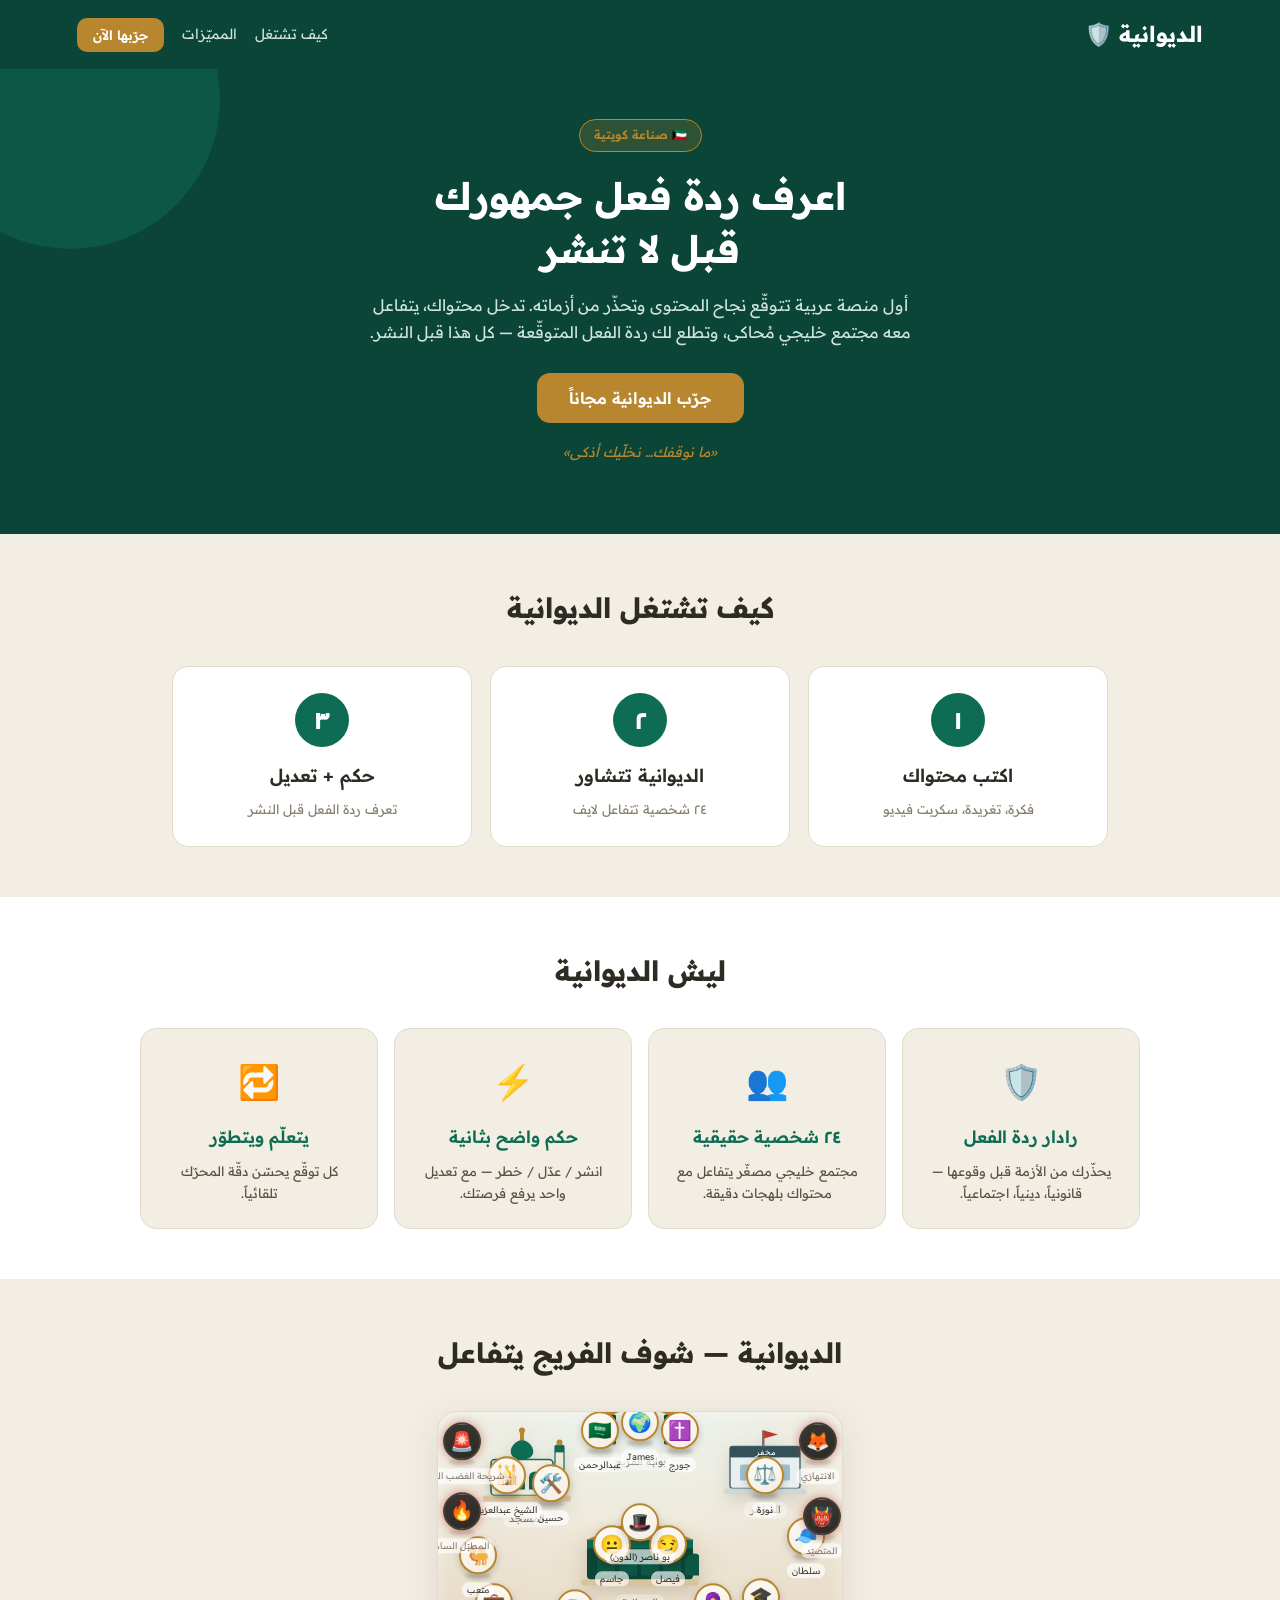
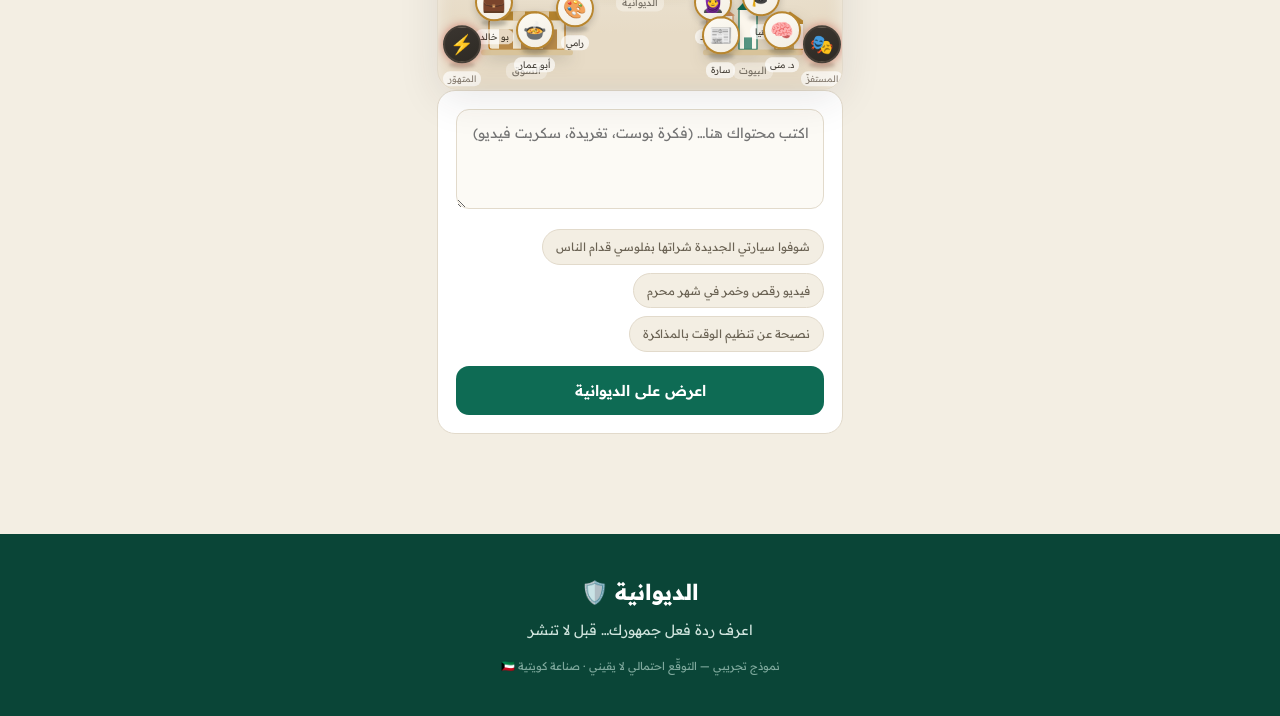
==== diwaniya/index.html @ 673340bd "Add living freej (M1): animated SVG neighborhood with reaction choreography New immersive scene wher" ====
<!DOCTYPE html>
<html lang="ar" dir="rtl">
<head>
<meta charset="UTF-8">
<meta name="viewport" content="width=device-width, initial-scale=1.0">
<title>الديوانية — اعرف ردة فعل جمهورك قبل لا تنشر</title>
<link href="https://fonts.googleapis.com/css2?family=Readex+Pro:wght@300;400;500;600;700&display=swap" rel="stylesheet">
<link href="freej.css" rel="stylesheet">
<style>
  :root{
    --teal:#0E6B54; --dteal:#0A4537; --gold:#B8862F; --sand:#F3EEE3;
    --char:#2E2A24; --white:#FFFFFF; --safe:#1D9E75; --warn:#BA7517;
    --danger:#C0392B; --mute:#897F6E; --line:#E2DACB; --card:#FFFFFF;
  }
  *{margin:0;padding:0;box-sizing:border-box;}
  body{font-family:'Readex Pro',sans-serif;background:var(--sand);color:var(--char);line-height:1.7;}
  #dw-root{min-height:100vh;}

  /* الهيدر */
  .dw-header{display:flex;justify-content:space-between;align-items:center;
    padding:16px 6%;background:var(--dteal);position:sticky;top:0;z-index:50;}
  .dw-logo{font-size:22px;font-weight:700;color:var(--white);}
  .dw-shield{color:var(--gold);}
  .dw-nav{display:flex;align-items:center;gap:18px;}
  .dw-navlink{color:#CFE3DC;text-decoration:none;font-size:14px;transition:.15s;}
  .dw-navlink:hover{color:var(--white);}
  .dw-cta-sm{background:var(--gold);color:var(--white);border:none;border-radius:10px;
    padding:9px 16px;font-family:inherit;font-size:13px;font-weight:600;cursor:pointer;}
  .dw-cta-sm:hover{background:#a5751f;}

  /* الهيرو */
  .dw-hero{background:var(--dteal);color:var(--white);text-align:center;
    padding:50px 6% 70px;position:relative;overflow:hidden;}
  .dw-hero::before{content:"";position:absolute;width:300px;height:300px;border-radius:50%;
    background:var(--teal);top:-120px;left:-80px;opacity:.5;}
  .dw-hero-badge{display:inline-block;background:rgba(184,134,47,.2);color:var(--gold);
    border:1px solid var(--gold);border-radius:20px;padding:5px 14px;font-size:12px;
    font-weight:600;margin-bottom:18px;position:relative;}
  .dw-hero-title{font-size:38px;font-weight:700;line-height:1.4;margin-bottom:16px;position:relative;}
  .dw-hero-sub{font-size:16px;color:#CFE3DC;max-width:560px;margin:0 auto 26px;position:relative;}
  .dw-cta-lg{background:var(--gold);color:var(--white);border:none;border-radius:13px;
    padding:15px 32px;font-family:inherit;font-size:16px;font-weight:600;cursor:pointer;
    position:relative;transition:.15s;}
  .dw-cta-lg:hover{background:#a5751f;transform:translateY(-1px);}
  .dw-hero-note{margin-top:18px;font-size:14px;font-style:italic;color:var(--gold);position:relative;}

  /* الأقسام */
  .dw-section{padding:50px 6%;max-width:1100px;margin:0 auto;}
  .dw-section-alt{background:var(--white);max-width:none;}
  .dw-sec-title{font-size:28px;font-weight:700;text-align:center;color:var(--char);margin-bottom:34px;}

  /* الخطوات */
  .dw-steps{display:flex;gap:18px;flex-wrap:wrap;justify-content:center;}
  .dw-step{flex:1;min-width:200px;max-width:300px;background:var(--card);border:1px solid var(--line);
    border-radius:16px;padding:26px 20px;text-align:center;}
  .dw-step-num{width:54px;height:54px;border-radius:50%;background:var(--teal);color:var(--white);
    font-size:24px;font-weight:700;display:flex;align-items:center;justify-content:center;margin:0 auto 14px;}
  .dw-step-title{font-size:18px;font-weight:600;margin-bottom:6px;}
  .dw-step-desc{font-size:13px;color:var(--mute);}

  /* المميّزات */
  .dw-features{display:grid;grid-template-columns:repeat(auto-fit,minmax(220px,1fr));gap:16px;max-width:1000px;margin:0 auto;}
  .dw-feature{background:var(--sand);border:1px solid var(--line);border-radius:16px;padding:24px;text-align:center;}
  .dw-feature-icon{font-size:34px;margin-bottom:12px;}
  .dw-feature-title{font-size:17px;font-weight:600;color:var(--teal);margin-bottom:8px;}
  .dw-feature-desc{font-size:13px;color:#5A5142;}

  /* التطبيق */
  .dw-app{padding:50px 6%;max-width:560px;margin:0 auto;}
  .dw-app-card{background:var(--card);border:1px solid var(--line);border-radius:18px;padding:18px;}
  .dw-input{width:100%;border:1.5px solid var(--line);border-radius:13px;padding:14px;
    font-family:inherit;font-size:14px;resize:vertical;min-height:100px;color:var(--char);background:#FCFAF5;}
  .dw-input:focus{outline:none;border-color:var(--teal);}
  .dw-chips{display:flex;gap:8px;margin-top:12px;flex-wrap:wrap;}
  .dw-chip{background:var(--sand);border:1px solid var(--line);border-radius:20px;padding:7px 13px;
    font-size:11.5px;cursor:pointer;transition:.15s;color:#6B6354;}
  .dw-chip:hover{background:var(--teal);color:var(--white);border-color:var(--teal);}
  .dw-run{width:100%;background:var(--teal);color:var(--white);border:none;border-radius:13px;
    padding:15px;font-family:inherit;font-size:15px;font-weight:600;cursor:pointer;margin-top:14px;transition:.15s;}
  .dw-run:hover{background:#0a5743;}

  /* التشاور */
  .dw-result{margin-top:20px;}
  .dw-thinking{text-align:center;padding:34px 0;}
  .dw-think-text{font-size:16px;color:var(--teal);font-weight:600;}
  .dw-dots{display:inline-flex;gap:7px;margin-top:14px;}
  .dw-dot{width:10px;height:10px;border-radius:50%;background:var(--teal);animation:dwb 1.2s infinite;}
  .dw-dot:nth-child(2){animation-delay:.2s;}
  .dw-dot:nth-child(3){animation-delay:.4s;}
  @keyframes dwb{0%,80%,100%{opacity:.25;transform:scale(.85);}40%{opacity:1;transform:scale(1.1);}}

  /* النتيجة */
  .dw-verdict{text-align:center;padding:18px;border-radius:14px;margin-bottom:14px;color:var(--white);}
  .dw-verdict-v{font-size:26px;font-weight:700;}
  .dw-verdict-r{font-size:13px;opacity:.95;margin-top:4px;}
  .dw-dials{display:flex;gap:10px;margin-bottom:14px;}
  .dw-dial{flex:1;background:var(--card);border:1px solid var(--line);border-radius:13px;padding:14px;text-align:center;}
  .dw-dial-lbl{font-size:11px;color:var(--mute);}
  .dw-dial-num{font-size:24px;font-weight:700;margin-top:3px;}
  .dw-split{display:flex;height:32px;border-radius:9px;overflow:hidden;margin-bottom:6px;border:1px solid var(--line);}
  .dw-split div{display:flex;align-items:center;justify-content:center;font-size:11px;color:var(--white);font-weight:600;}
  .dw-split-lbl{font-size:11px;color:var(--mute);text-align:center;margin-bottom:14px;}
  .dw-radar{display:flex;gap:6px;flex-wrap:wrap;justify-content:center;margin-bottom:16px;}
  .dw-radar-chip{border-radius:16px;padding:5px 12px;font-size:11px;font-weight:600;}
  .dw-radar-on{background:#FBEDEB;color:var(--danger);border:1px solid #E8C5C0;}
  .dw-radar-off{background:#EAF5F0;color:var(--safe);border:1px solid #C5E5D8;}
  .dw-voices-title{font-size:14px;font-weight:600;color:var(--teal);margin-bottom:11px;}
  .dw-voices{display:flex;flex-direction:column;gap:8px;}
  .dw-voice{background:var(--card);border:1px solid var(--line);border-radius:13px;padding:12px 14px;}
  .dw-voice-top{display:flex;align-items:center;gap:8px;margin-bottom:5px;}
  .dw-voice-em{font-size:18px;}
  .dw-voice-nm{font-size:13px;font-weight:600;}
  .dw-voice-dm{font-size:10px;color:var(--white);background:var(--teal);border-radius:10px;padding:2px 8px;margin-right:auto;}
  .dw-voice-dm.dark{background:var(--danger);}
  .dw-voice-tx{font-size:12.5px;color:#4A4438;}
  .dw-edit{background:#FBF6EA;border:1px solid var(--gold);border-radius:13px;padding:14px;margin-top:12px;}
  .dw-edit-h{font-size:12px;font-weight:600;color:var(--gold);margin-bottom:5px;}
  .dw-edit-t{font-size:12.5px;color:#5A5142;}
  .dw-conf{text-align:center;font-size:11px;color:var(--mute);margin-top:14px;}

  /* الفوتر */
  .dw-footer{background:var(--dteal);color:var(--white);text-align:center;padding:40px 6%;margin-top:30px;}
  .dw-footer-logo{font-size:22px;font-weight:700;margin-bottom:8px;}
  .dw-footer-tag{font-size:14px;color:#CFE3DC;margin-bottom:14px;}
  .dw-footer-note{font-size:11px;color:#7FA99D;}

  /* موبايل */
  @media(max-width:600px){
    .dw-hero-title{font-size:30px;}
    .dw-sec-title{font-size:24px;}
    .dw-nav{gap:10px;}
    .dw-navlink{display:none;}
  }
</style>
</head>
<body>
  <div id="dw-root"></div>

  <!-- المحرّك أولاً (يعرّض نفسه على window.DiwaniyaEngine)، ثم التطبيق -->
  <script src="engine.js"></script>
  <script src="freej.js"></script>
  <script src="app.js"></script>
</body>
</html>
---- diwaniya/freej.css ----
/* ============================================================
   الفريج الحيّ — أنماط المشهد الغامر (freej.css)
   مشهد SVG مسطّح فاخر: مبانٍ + ٢٤ شخصية تتحرّك وتتحاور.
   كله DOM/CSS — بلا مكتبات، بلا build.
   ============================================================ */

:root{
  --fj-gold:#B8862F; --fj-sand:#F3EEE3; --fj-teal:#0E6B54; --fj-dteal:#0A4537;
  --fj-danger:#C0392B; --fj-safe:#1D9E75; --fj-warn:#BA7517;
  --fj-char:#2E2A24; --fj-line:#E2DACB;
}

/* ===== المسرح ===== */
.fj-scene{
  position:relative; width:100%; aspect-ratio:16/11; max-height:78vh;
  border-radius:20px; overflow:hidden; isolation:isolate;
  background:
    radial-gradient(120% 80% at 50% 0%, #EAF3EF 0%, #EFEADD 48%, #E7DBC6 100%);
  border:1px solid var(--fj-line);
  box-shadow:0 10px 40px rgba(46,42,36,.10), inset 0 2px 18px rgba(255,255,255,.5);
  font-family:inherit; user-select:none;
}
/* أرضية الفريج (ساحة رملية) */
.fj-scene::before{
  content:""; position:absolute; left:50%; top:54%; transform:translate(-50%,-50%);
  width:62%; height:46%; border-radius:50%;
  background:radial-gradient(closest-side, rgba(184,134,47,.14), transparent 75%);
  z-index:0;
}

/* ===== المباني ===== */
.fj-building{
  position:absolute; transform:translate(-50%,-50%); text-align:center;
  z-index:2; transition:filter .45s ease, transform .45s ease;
}
.fj-building svg{ display:block; margin:0 auto; filter:drop-shadow(0 6px 8px rgba(46,42,36,.14)); }
.fj-blabel{
  font-size:10px; color:var(--fj-char); margin-top:3px; opacity:.6;
  background:rgba(255,255,255,.55); border-radius:7px; padding:0 6px; display:inline-block;
  transition:opacity .3s, font-weight .3s;
}
.fj-building.lit{ transform:translate(-50%,-50%) scale(1.06); }
.fj-building.lit svg{ filter:drop-shadow(0 0 14px rgba(184,134,47,.85)) drop-shadow(0 6px 8px rgba(46,42,36,.14)); }
.fj-building.lit .fj-blabel{ opacity:1; font-weight:700; color:var(--fj-dteal); }

/* ===== الشخصيات ===== */
.fj-ava{
  position:absolute; transform:translate(-50%,-50%); width:48px; z-index:6;
  transition:left .95s cubic-bezier(.45,0,.2,1), top .95s cubic-bezier(.45,0,.2,1), opacity .5s, filter .5s;
}
.fj-ava-inner{
  display:flex; flex-direction:column; align-items:center;
  animation:fjbob 3.2s ease-in-out infinite;
}
@keyframes fjbob{ 0%,100%{transform:translateY(0)} 50%{transform:translateY(-3px)} }
.fj-tok{
  width:38px; height:38px; border-radius:50%;
  background:linear-gradient(160deg,#FCFAF4,var(--fj-sand));
  border:2px solid var(--fj-gold); display:flex; align-items:center; justify-content:center;
  font-size:19px; box-shadow:0 3px 7px rgba(46,42,36,.22);
  position:relative; z-index:2; transition:transform .3s ease, box-shadow .3s ease;
}
.fj-shadow{
  width:26px; height:7px; border-radius:50%;
  background:rgba(46,42,36,.18); margin-top:-2px; filter:blur(1.5px);
}
.fj-name{
  font-size:9px; color:var(--fj-char); margin-top:3px;
  background:rgba(255,255,255,.78); padding:0 5px; border-radius:7px;
  white-space:nowrap; opacity:.85;
}
/* الطيف السلبي على الأطراف */
.fj-ava.dark .fj-tok{
  border-color:#473f37; background:linear-gradient(160deg,#3a3530,#2E2A24);
  box-shadow:0 0 10px rgba(192,57,43,.55);
}
.fj-ava.dark .fj-name{ color:#7a7066; }
/* أثناء الكلام */
.fj-ava.speaking{ z-index:30; }
.fj-ava.speaking .fj-tok{ transform:scale(1.2); box-shadow:0 6px 16px rgba(46,42,36,.32); }
.fj-ava.dimmed{ opacity:.38; filter:grayscale(.35); }

/* ===== فقاعات الكلام ===== */
.fj-bubble{
  position:absolute; bottom:46px; left:50%;
  transform:translateX(-50%) scale(0); transform-origin:bottom center;
  width:158px; max-width:44vw; background:#fff; border:1.5px solid var(--fj-line);
  border-radius:13px; padding:7px 10px; font-size:11px; line-height:1.55; color:var(--fj-char);
  box-shadow:0 8px 20px rgba(46,42,36,.18); z-index:28; pointer-events:none; text-align:right;
  opacity:0; transition:transform .4s cubic-bezier(.34,1.56,.64,1), opacity .3s;
}
.fj-bubble.show{ transform:translateX(-50%) scale(1); opacity:1; }
.fj-bubble::after{
  content:""; position:absolute; bottom:-7px; left:50%; transform:translateX(-50%);
  border:7px solid transparent; border-top-color:#fff;
}
.fj-bubble .fj-bname{ font-weight:700; font-size:9.5px; display:block; margin-bottom:2px; color:var(--fj-teal); }
.fj-bubble.crit{ border-color:#E8C5C0; }
.fj-bubble.crit .fj-bname{ color:var(--fj-danger); }
.fj-bubble.sup{ border-color:#C5E5D8; }
.fj-bubble.sup .fj-bname{ color:var(--fj-safe); }

/* ===== توست التشاور ===== */
.fj-toast{
  position:absolute; top:10px; left:50%; transform:translateX(-50%) translateY(-6px);
  background:rgba(14,107,84,.92); color:#fff; font-size:11.5px; font-weight:600;
  padding:5px 14px; border-radius:20px; z-index:34; opacity:0;
  transition:opacity .35s, transform .35s; pointer-events:none; display:flex; align-items:center; gap:7px;
}
.fj-toast.show{ opacity:1; transform:translateX(-50%) translateY(0); }
.fj-toast .fj-dot{ width:6px; height:6px; border-radius:50%; background:#fff; animation:fjpulse 1.1s infinite; }
.fj-toast .fj-dot:nth-child(2){ animation-delay:.18s; }
.fj-toast .fj-dot:nth-child(3){ animation-delay:.36s; }
@keyframes fjpulse{ 0%,80%,100%{opacity:.3;transform:scale(.8)} 40%{opacity:1;transform:scale(1.1)} }

/* ===== هالة الحكم (vignette) ===== */
.fj-vignette{ position:absolute; inset:0; z-index:18; pointer-events:none;
  box-shadow:inset 0 0 0 rgba(0,0,0,0); transition:box-shadow .7s ease; }

/* ===== شريط الحكم (HUD) ===== */
.fj-hud{
  position:absolute; left:50%; bottom:12px; transform:translateX(-50%) translateY(150%);
  width:92%; max-width:540px; background:rgba(255,255,255,.93);
  -webkit-backdrop-filter:blur(7px); backdrop-filter:blur(7px);
  border:1px solid var(--fj-line); border-radius:15px; padding:11px 15px;
  display:flex; align-items:center; gap:13px; z-index:32;
  box-shadow:0 10px 30px rgba(46,42,36,.22); transition:transform .55s cubic-bezier(.34,1.4,.64,1);
}
.fj-hud.show{ transform:translateX(-50%) translateY(0); }
.fj-hud-v{ font-size:16px; font-weight:800; padding:7px 13px; border-radius:11px; color:#fff; white-space:nowrap; }
.fj-hud-meta{ font-size:11.5px; color:var(--fj-char); flex:1; line-height:1.6; }
.fj-hud-meta b{ color:var(--fj-dteal); }
.fj-hud-split{ display:flex; height:8px; border-radius:5px; overflow:hidden; margin-top:5px; border:1px solid var(--fj-line); }
.fj-hud-split i{ display:block; height:100%; }

/* ===== موبايل ===== */
@media(max-width:600px){
  .fj-scene{ aspect-ratio:9/12; max-height:none; }
  .fj-ava{ width:40px; }
  .fj-tok{ width:32px; height:32px; font-size:16px; }
  .fj-name{ font-size:8px; }
  .fj-bubble{ width:130px; font-size:10px; }
  .fj-building svg{ transform:scale(.82); }
}
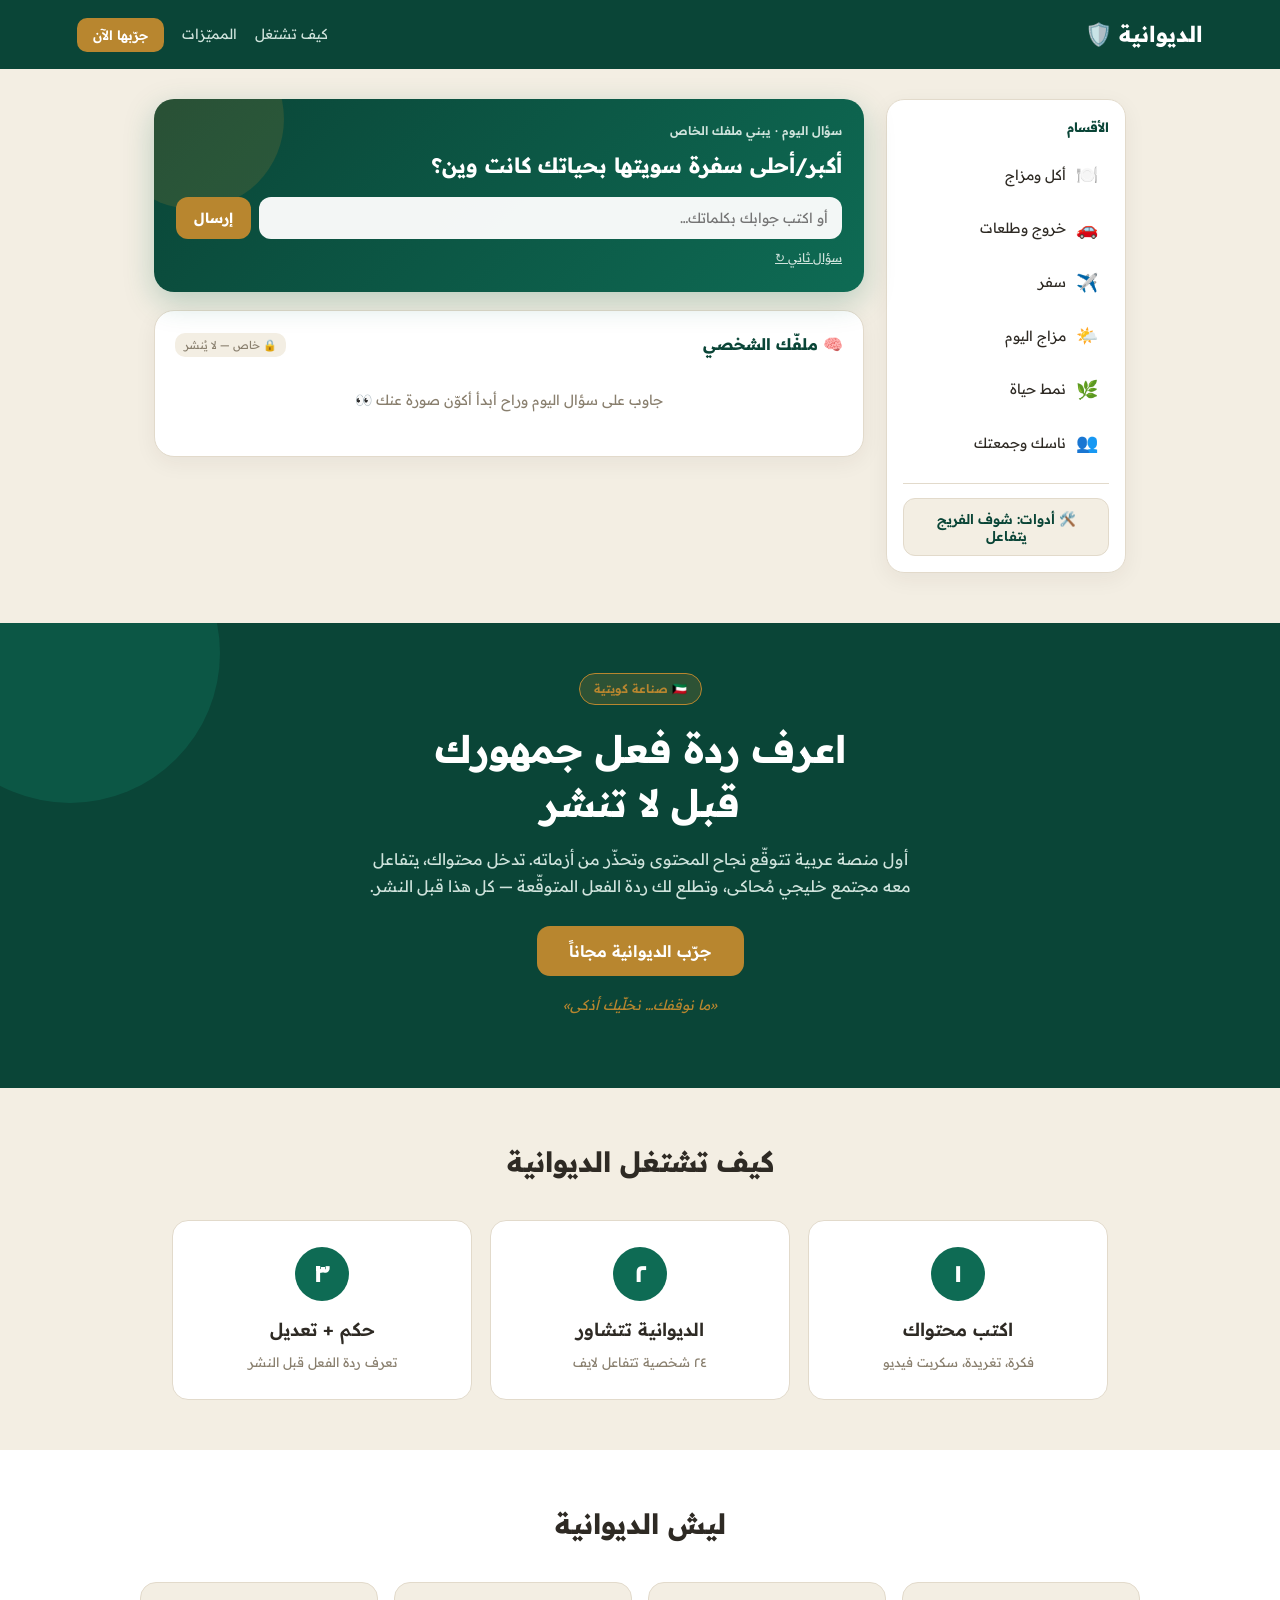
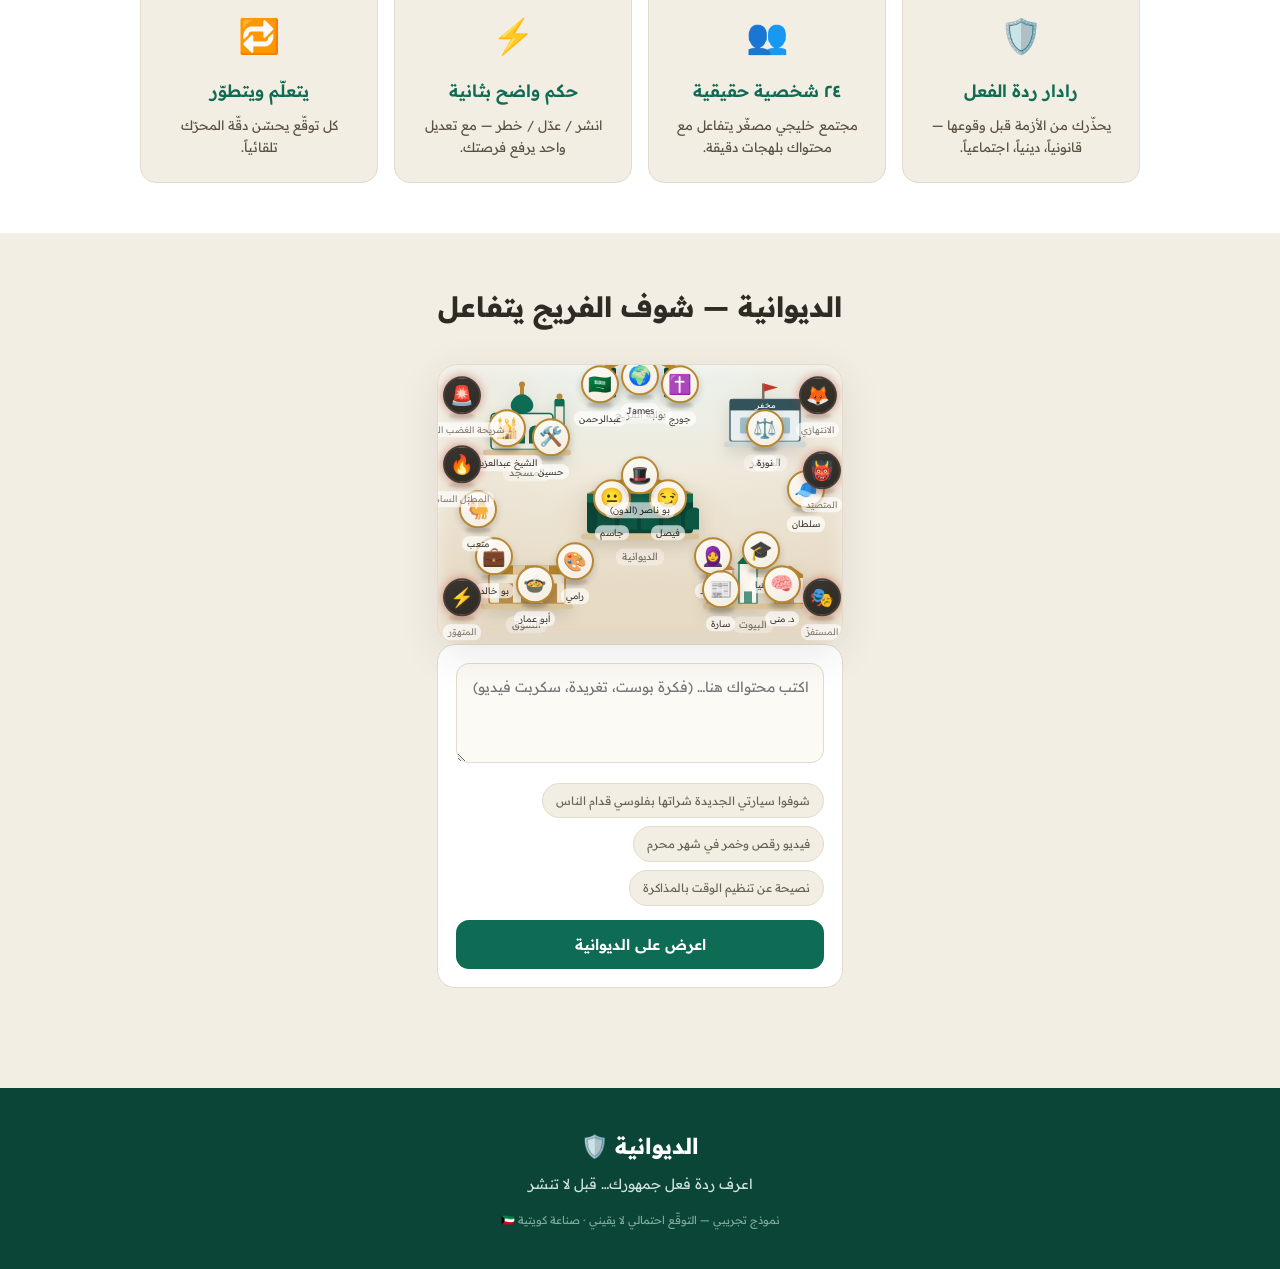
==== commit eadc77dd: "Add Personal Advisor (A1): daily light questions build a private profile New product core: the advis" ====
--- a/diwaniya/index.html
+++ b/diwaniya/index.html
@@ -6,6 +6,7 @@
 <title>الديوانية — اعرف ردة فعل جمهورك قبل لا تنشر</title>
 <link href="https://fonts.googleapis.com/css2?family=Readex+Pro:wght@300;400;500;600;700&display=swap" rel="stylesheet">
 <link href="freej.css" rel="stylesheet">
+<link href="advisor.css" rel="stylesheet">
 <style>
   :root{
     --teal:#0E6B54; --dteal:#0A4537; --gold:#B8862F; --sand:#F3EEE3;
@@ -138,6 +139,8 @@
 
   <!-- المحرّك أولاً (يعرّض نفسه على window.DiwaniyaEngine)، ثم التطبيق -->
   <script src="engine.js"></script>
+  <script src="questions.js"></script>
+  <script src="profile.js"></script>
   <script src="freej.js"></script>
   <script src="app.js"></script>
 </body>
--- a/diwaniya/advisor.css
+++ b/diwaniya/advisor.css
@@ -0,0 +1,110 @@
+/* ============================================================
+   المستشار الشخصي — أنماط الواجهة (advisor.css)
+   تخطيط: أقسام على اليمين (RTL) + منطقة وسطى (سؤال اليوم +
+   بطاقة الملف الخاص + مدخل الأدوات). كله بلوحة البراند.
+   ============================================================ */
+
+:root{
+  --av-gold:#B8862F; --av-sand:#F3EEE3; --av-teal:#0E6B54; --av-dteal:#0A4537;
+  --av-char:#2E2A24; --av-line:#E2DACB; --av-mute:#897F6E; --av-safe:#1D9E75;
+}
+
+/* ===== الغلاف ===== */
+.av-wrap{
+  max-width:1100px; margin:0 auto; padding:30px 5% 50px;
+  display:grid; grid-template-columns:240px 1fr; gap:22px; align-items:start;
+}
+
+/* ===== الأقسام (يمين) ===== */
+.av-side{
+  position:sticky; top:78px; background:#fff; border:1px solid var(--av-line);
+  border-radius:18px; padding:16px; box-shadow:0 6px 22px rgba(46,42,36,.06);
+}
+.av-side-h{ font-size:13px; font-weight:700; color:var(--av-dteal); margin-bottom:12px; }
+.av-cat{
+  display:flex; align-items:center; gap:10px; padding:10px 11px; border-radius:12px;
+  cursor:pointer; transition:.15s; font-size:14px; color:var(--av-char); margin-bottom:3px;
+}
+.av-cat:hover{ background:var(--av-sand); }
+.av-cat.active{ background:var(--av-teal); color:#fff; }
+.av-cat-em{ font-size:18px; }
+.av-side-tools{ margin-top:14px; padding-top:14px; border-top:1px solid var(--av-line); }
+.av-tool-btn{
+  width:100%; display:flex; align-items:center; gap:9px; background:var(--av-sand);
+  border:1px solid var(--av-line); border-radius:12px; padding:11px; cursor:pointer;
+  font-family:inherit; font-size:13.5px; font-weight:600; color:var(--av-dteal); transition:.15s;
+}
+.av-tool-btn:hover{ background:#fff; border-color:var(--av-gold); }
+
+/* ===== المنطقة الوسطى ===== */
+.av-main{ display:flex; flex-direction:column; gap:18px; min-width:0; }
+
+/* بطاقة سؤال اليوم */
+.av-ask{
+  background:linear-gradient(135deg, var(--av-dteal), var(--av-teal));
+  color:#fff; border-radius:20px; padding:22px; box-shadow:0 10px 30px rgba(14,107,84,.25);
+  position:relative; overflow:hidden;
+}
+.av-ask::before{ content:""; position:absolute; width:180px; height:180px; border-radius:50%;
+  background:rgba(184,134,47,.18); top:-70px; left:-50px; }
+.av-ask-kicker{ font-size:12px; color:#CFE3DC; font-weight:600; position:relative; }
+.av-ask-q{ font-size:21px; font-weight:700; margin:8px 0 16px; position:relative; line-height:1.5; }
+.av-chips{ display:flex; flex-wrap:wrap; gap:8px; position:relative; }
+.av-chip{
+  background:rgba(255,255,255,.14); border:1px solid rgba(255,255,255,.32); color:#fff;
+  border-radius:20px; padding:8px 14px; font-size:13px; cursor:pointer; transition:.15s; font-family:inherit;
+}
+.av-chip:hover{ background:#fff; color:var(--av-dteal); }
+.av-ask-free{ display:flex; gap:8px; margin-top:12px; position:relative; }
+.av-ask-input{
+  flex:1; border:none; border-radius:12px; padding:12px 14px; font-family:inherit; font-size:14px;
+  color:var(--av-char); background:rgba(255,255,255,.95);
+}
+.av-ask-input:focus{ outline:2px solid var(--av-gold); }
+.av-ask-send{
+  background:var(--av-gold); color:#fff; border:none; border-radius:12px; padding:0 18px;
+  font-family:inherit; font-weight:700; font-size:14px; cursor:pointer; transition:.15s;
+}
+.av-ask-send:hover{ background:#a5751f; }
+.av-ask-skip{ background:none; border:none; color:#CFE3DC; font-family:inherit; font-size:12px;
+  cursor:pointer; margin-top:11px; position:relative; text-decoration:underline; }
+
+/* بطاقة الملف الشخصي */
+.av-profile{
+  background:#fff; border:1px solid var(--av-line); border-radius:20px; padding:20px;
+  box-shadow:0 6px 22px rgba(46,42,36,.06);
+}
+.av-pf-top{ display:flex; align-items:center; justify-content:space-between; margin-bottom:6px; }
+.av-pf-h{ font-size:16px; font-weight:700; color:var(--av-dteal); display:flex; align-items:center; gap:8px; }
+.av-pf-lock{ font-size:11px; color:var(--av-mute); background:var(--av-sand); border-radius:10px; padding:3px 9px; }
+.av-pf-streak{ font-size:12px; color:var(--av-gold); font-weight:700; }
+.av-pf-sum{ font-size:14px; color:#4A4438; line-height:1.7; margin:12px 0; }
+.av-pf-empty{ font-size:14px; color:var(--av-mute); text-align:center; padding:24px 10px; }
+.av-trait{ margin-bottom:11px; }
+.av-trait-top{ display:flex; justify-content:space-between; font-size:13px; margin-bottom:5px; color:var(--av-char); }
+.av-trait-bar{ height:8px; background:var(--av-sand); border-radius:5px; overflow:hidden; }
+.av-trait-fill{ height:100%; background:linear-gradient(90deg, var(--av-teal), var(--av-gold)); border-radius:5px;
+  transition:width .8s cubic-bezier(.45,0,.2,1); }
+.av-tips{ margin-top:14px; padding-top:14px; border-top:1px solid var(--av-line); }
+.av-tips-h{ font-size:13px; font-weight:700; color:var(--av-teal); margin-bottom:9px; }
+.av-tip{ display:flex; gap:9px; font-size:13.5px; color:#4A4438; margin-bottom:8px; line-height:1.6; }
+.av-tip-em{ color:var(--av-gold); flex-shrink:0; }
+.av-pf-reset{ background:none; border:none; color:var(--av-mute); font-family:inherit; font-size:11px;
+  cursor:pointer; margin-top:10px; text-decoration:underline; }
+
+/* حالة التحميل */
+.av-loading{ font-size:13px; color:var(--av-teal); text-align:center; padding:14px; }
+
+/* لوحة الأدوات (مودال خفيف للفريج) */
+.av-tools-panel{ display:none; }
+.av-tools-panel.open{ display:block; }
+
+/* موبايل */
+@media(max-width:760px){
+  .av-wrap{ grid-template-columns:1fr; }
+  .av-side{ position:static; }
+  .av-side .av-cats{ display:flex; gap:8px; overflow-x:auto; padding-bottom:4px; }
+  .av-side-h{ margin-bottom:8px; }
+  .av-cat{ flex-shrink:0; margin-bottom:0; }
+  .av-ask-q{ font-size:18px; }
+}
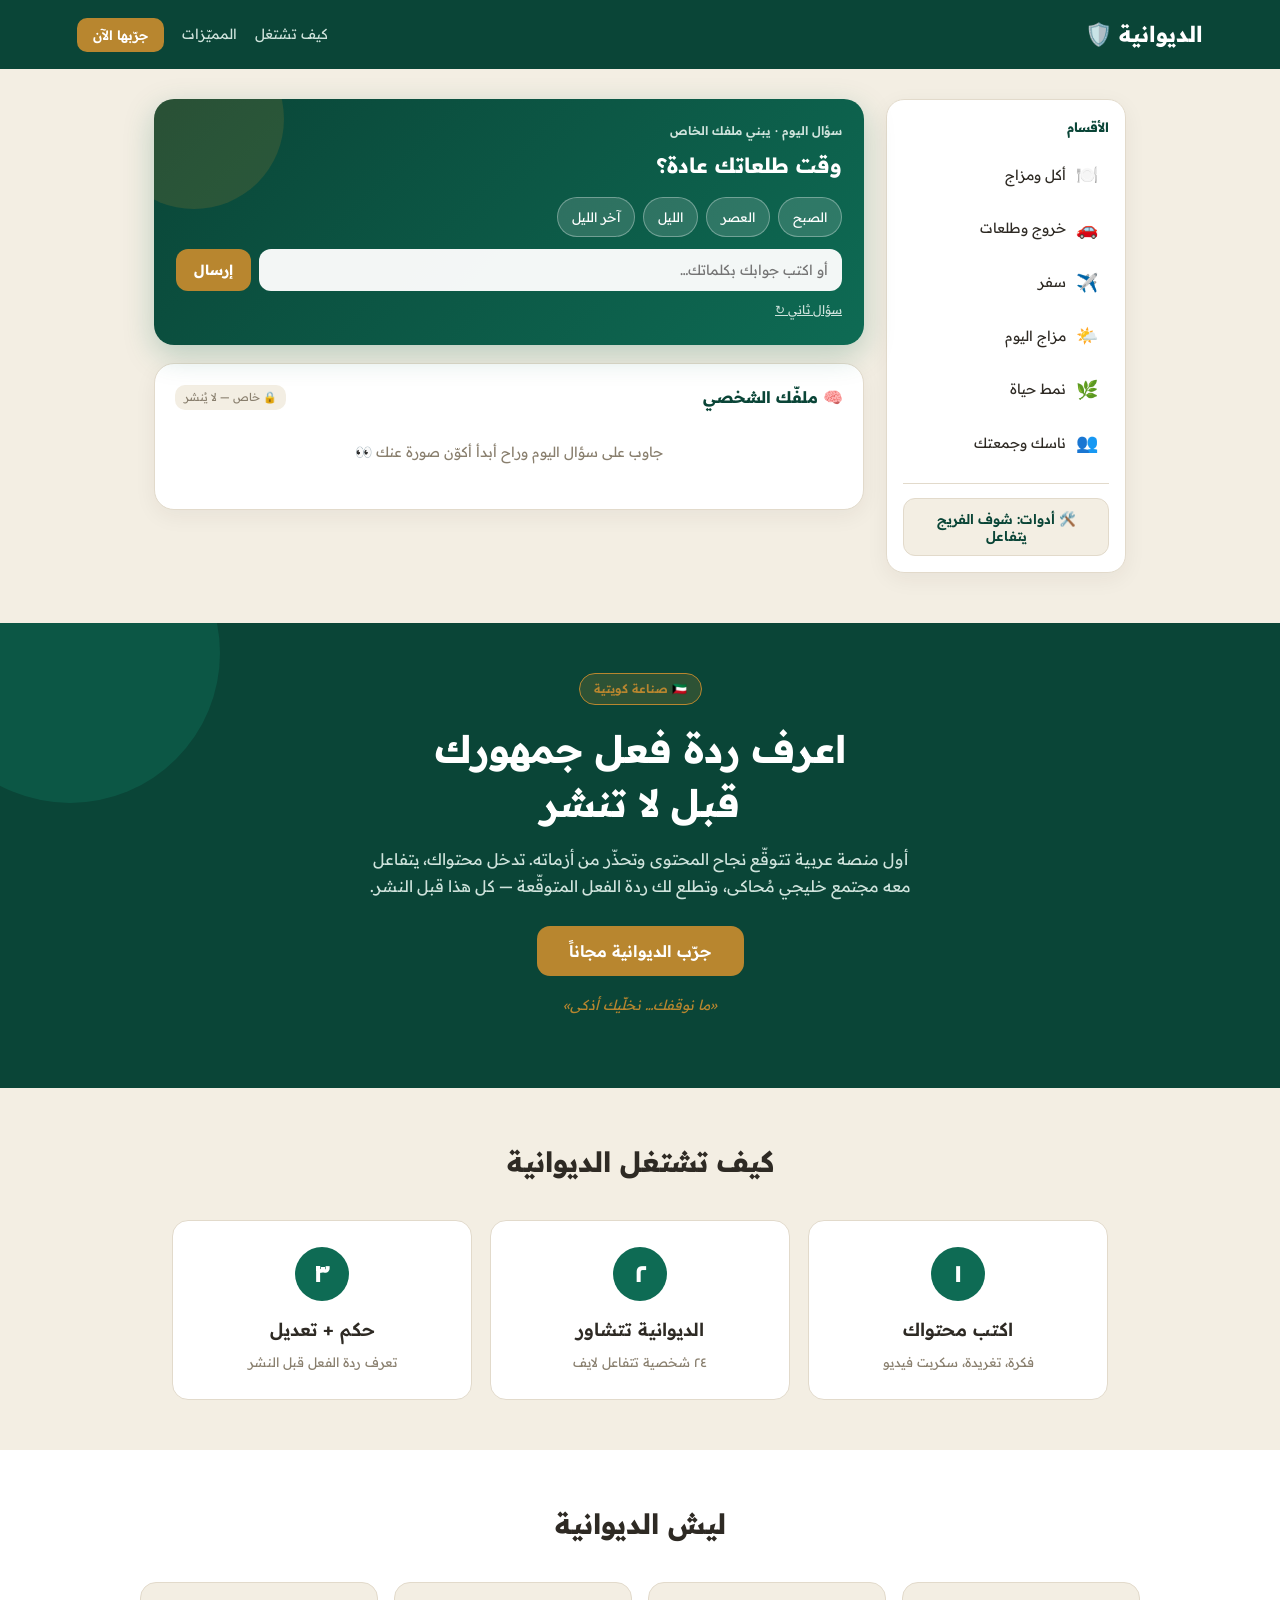
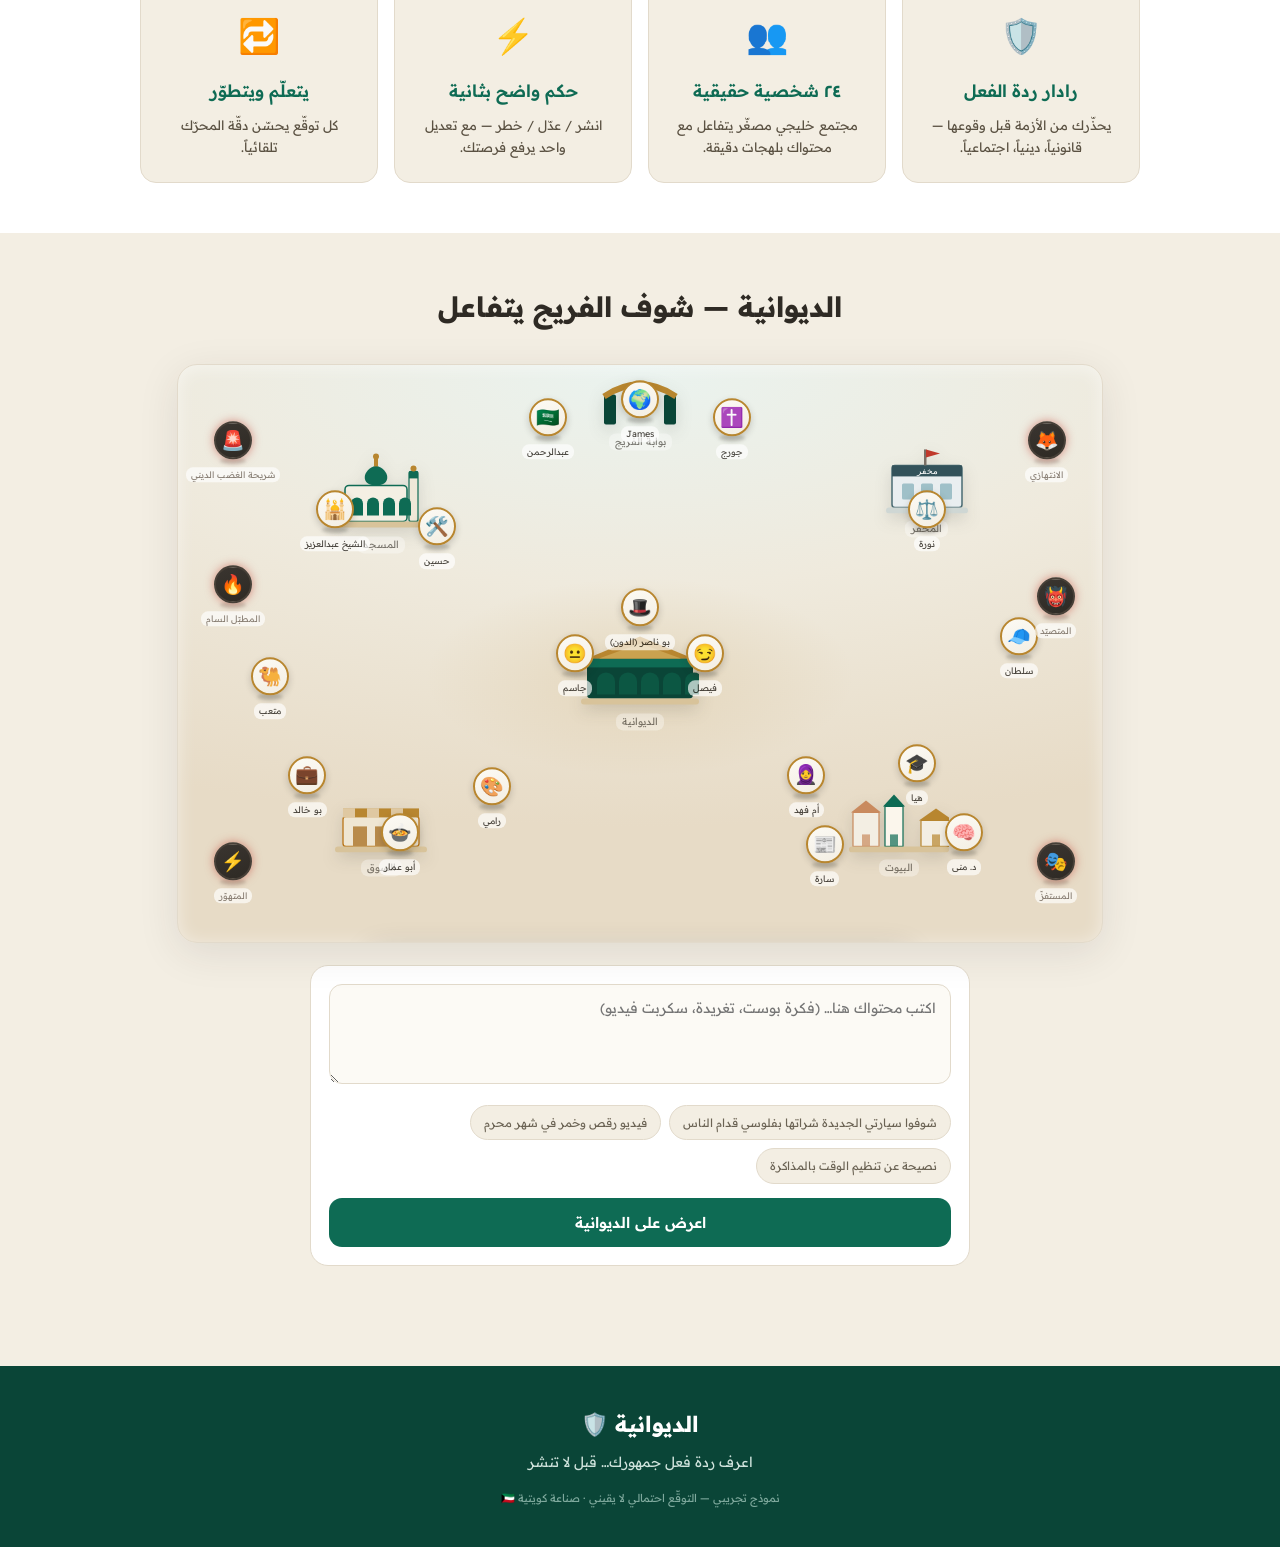
==== commit 252fc1e8: "Harden advisor + enlarge freej animation area - Privacy guard: free-text answers touching politics/r" ====
--- a/diwaniya/index.html
+++ b/diwaniya/index.html
@@ -66,9 +66,10 @@
   .dw-feature-title{font-size:17px;font-weight:600;color:var(--teal);margin-bottom:8px;}
   .dw-feature-desc{font-size:13px;color:#5A5142;}
 
-  /* التطبيق */
-  .dw-app{padding:50px 6%;max-width:560px;margin:0 auto;}
-  .dw-app-card{background:var(--card);border:1px solid var(--line);border-radius:18px;padding:18px;}
+  /* التطبيق (أداة الفريج — مساحة واسعة للأنميشن) */
+  .dw-app{padding:50px 6%;max-width:1080px;margin:0 auto;}
+  #dwFreej{margin-bottom:22px;}
+  .dw-app-card{background:var(--card);border:1px solid var(--line);border-radius:18px;padding:18px;max-width:660px;margin:0 auto;}
   .dw-input{width:100%;border:1.5px solid var(--line);border-radius:13px;padding:14px;
     font-family:inherit;font-size:14px;resize:vertical;min-height:100px;color:var(--char);background:#FCFAF5;}
   .dw-input:focus{outline:none;border-color:var(--teal);}
@@ -81,7 +82,7 @@
   .dw-run:hover{background:#0a5743;}
 
   /* التشاور */
-  .dw-result{margin-top:20px;}
+  .dw-result{margin-top:20px;max-width:660px;margin-left:auto;margin-right:auto;}
   .dw-thinking{text-align:center;padding:34px 0;}
   .dw-think-text{font-size:16px;color:var(--teal);font-weight:600;}
   .dw-dots{display:inline-flex;gap:7px;margin-top:14px;}
--- a/diwaniya/freej.css
+++ b/diwaniya/freej.css
@@ -12,7 +12,7 @@
 
 /* ===== المسرح ===== */
 .fj-scene{
-  position:relative; width:100%; aspect-ratio:16/11; max-height:78vh;
+  position:relative; width:100%; aspect-ratio:16/10; max-height:86vh; min-height:460px;
   border-radius:20px; overflow:hidden; isolation:isolate;
   background:
     radial-gradient(120% 80% at 50% 0%, #EAF3EF 0%, #EFEADD 48%, #E7DBC6 100%);
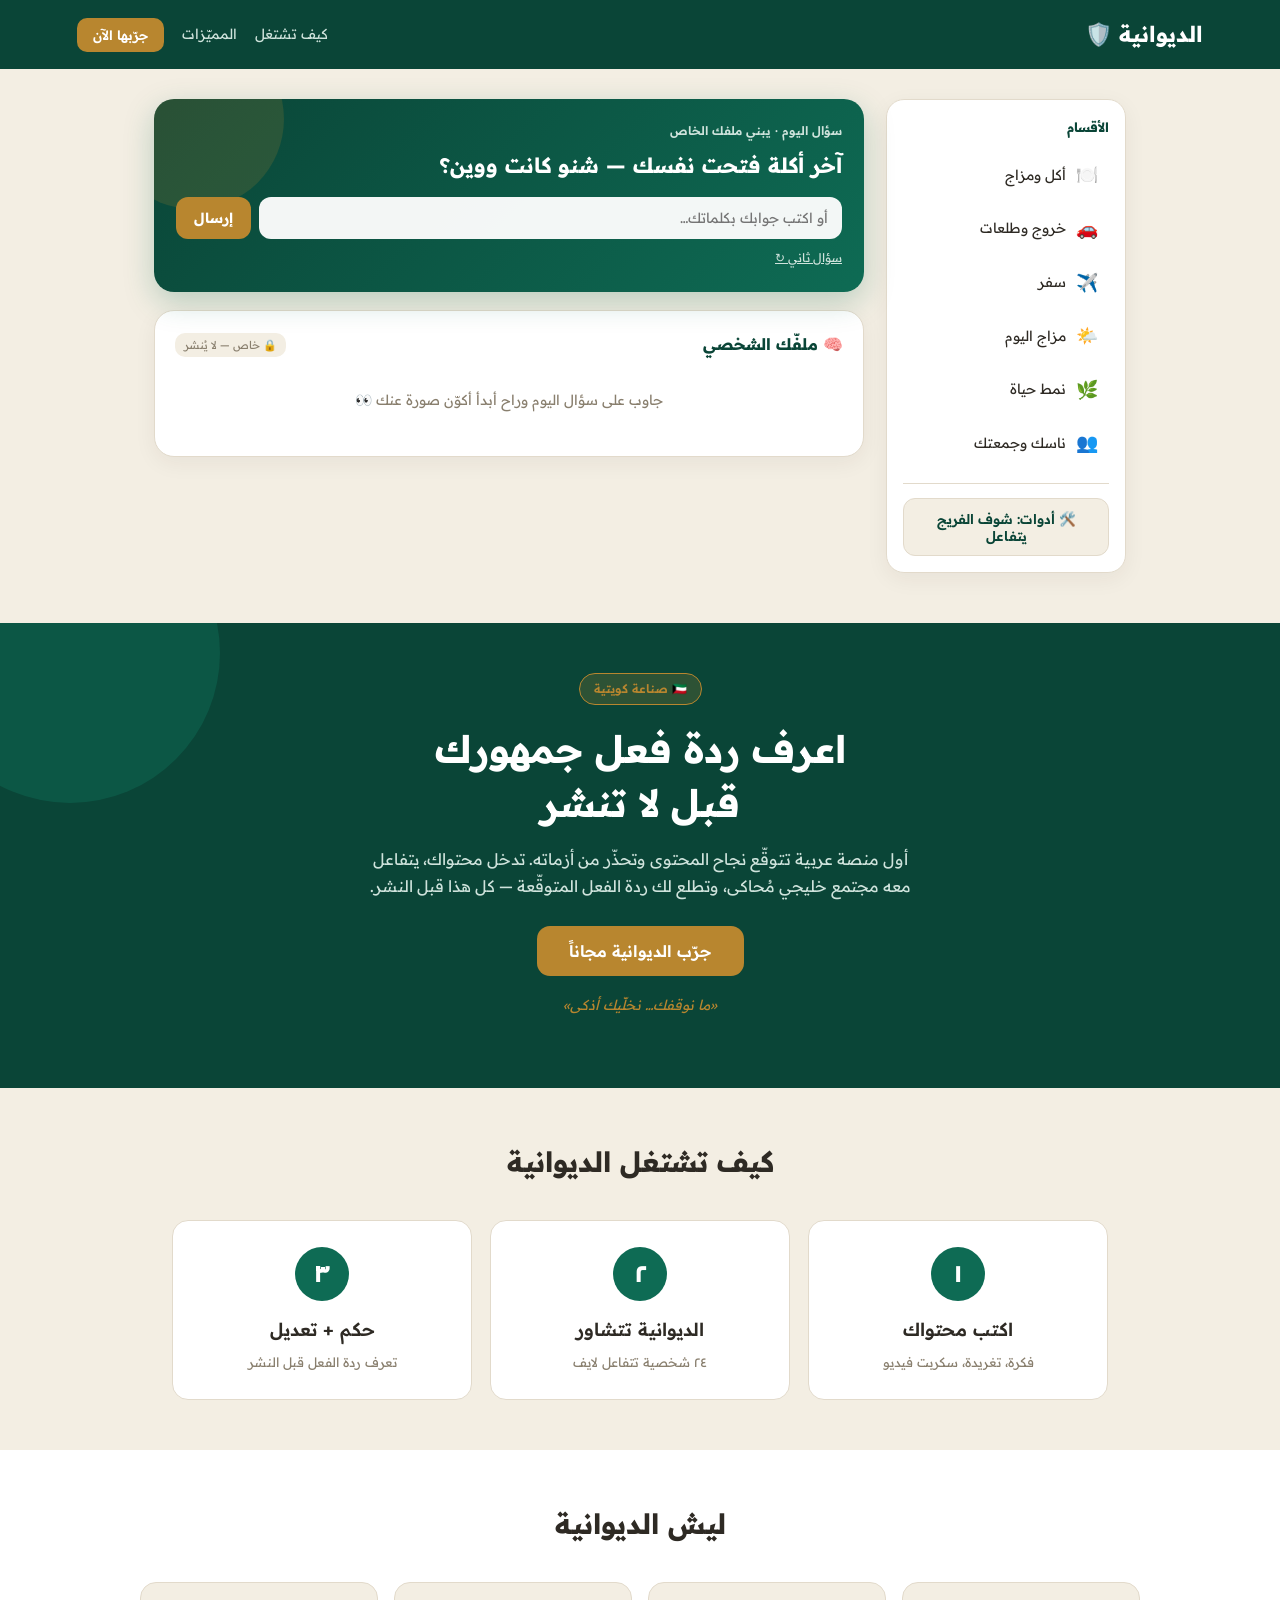
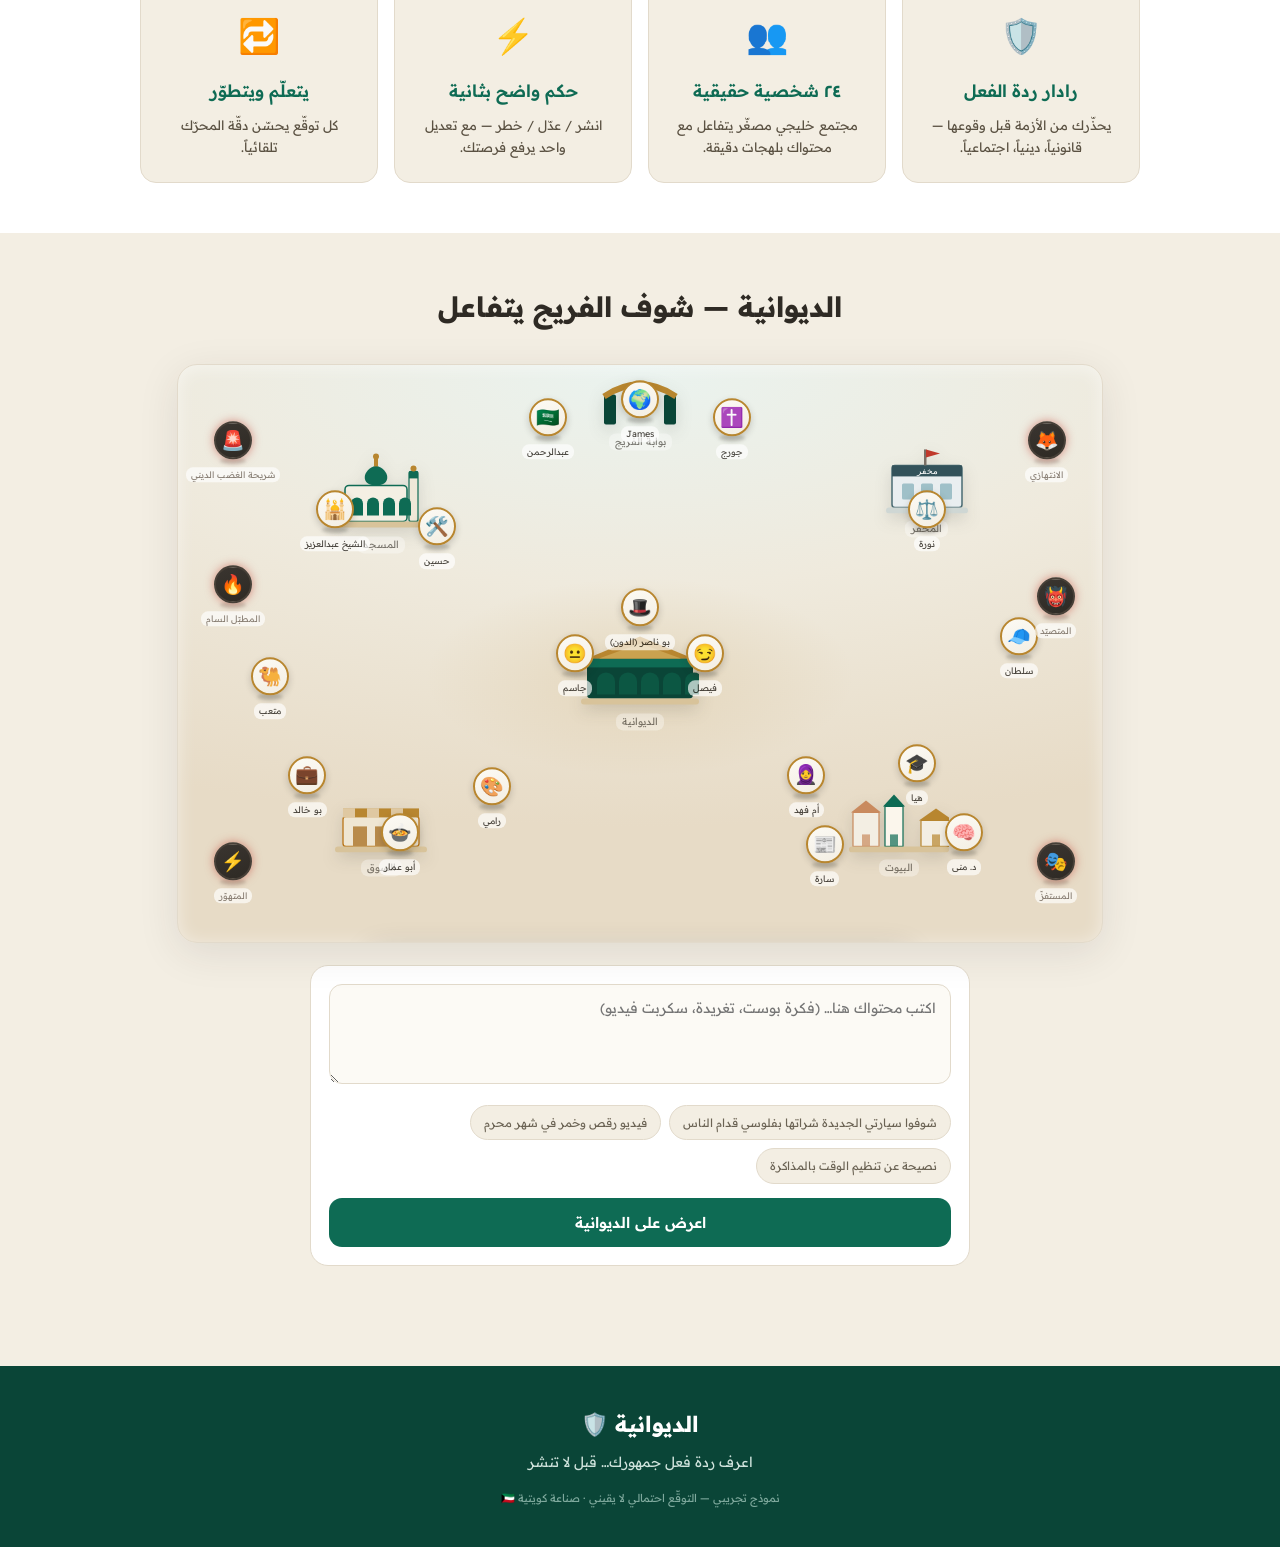
==== commit 40832d08: "Add debate analysis (who influenced whom) + repo cleanup Feature: after the freej debate, a professi" ====
--- a/diwaniya/index.html
+++ b/diwaniya/index.html
@@ -120,6 +120,27 @@
   .dw-edit-t{font-size:12.5px;color:#5A5142;}
   .dw-conf{text-align:center;font-size:11px;color:var(--mute);margin-top:14px;}
 
+  /* لوحة تحليل النقاش */
+  .dw-analysis{background:#fff;border:1px solid var(--line);border-radius:16px;padding:16px;margin:14px 0;
+    box-shadow:0 6px 20px rgba(46,42,36,.06);}
+  .dw-an-h{font-size:15px;font-weight:700;color:var(--dteal);margin-bottom:8px;}
+  .dw-an-sum{font-size:13.5px;color:#4A4438;line-height:1.7;background:var(--sand);border-radius:11px;
+    padding:11px 13px;border-right:3px solid var(--gold);}
+  .dw-an-sum.ai{border-right-color:var(--teal);}
+  .dw-an-sub{font-size:12px;font-weight:700;color:var(--teal);margin:14px 0 8px;}
+  .dw-an-pairs{display:flex;flex-wrap:wrap;gap:7px;}
+  .dw-an-pair{background:var(--sand);border:1px solid var(--line);border-radius:18px;padding:5px 12px;
+    font-size:12px;color:#5A5142;}
+  .dw-an-people{display:flex;flex-direction:column;gap:7px;}
+  .dw-an-person{display:flex;align-items:flex-start;gap:10px;background:#FCFAF5;border:1px solid var(--line);
+    border-radius:11px;padding:10px 12px;}
+  .dw-an-person.angered{border-color:#E8C5C0;background:#FCF2F0;}
+  .dw-an-person.calmed{border-color:#C5E5D8;background:#F0F8F4;}
+  .dw-an-em{font-size:20px;line-height:1.2;}
+  .dw-an-body{display:flex;flex-direction:column;gap:2px;}
+  .dw-an-nm{font-size:13px;font-weight:600;color:var(--char);}
+  .dw-an-line{font-size:12px;color:#5A5142;line-height:1.6;}
+
   /* الفوتر */
   .dw-footer{background:var(--dteal);color:var(--white);text-align:center;padding:40px 6%;margin-top:30px;}
   .dw-footer-logo{font-size:22px;font-weight:700;margin-bottom:8px;}
--- a/diwaniya/freej.css
+++ b/diwaniya/freej.css
@@ -80,6 +80,23 @@
 .fj-ava.speaking .fj-tok{ transform:scale(1.2); box-shadow:0 6px 16px rgba(46,42,36,.32); }
 .fj-ava.dimmed{ opacity:.38; filter:grayscale(.35); }
 
+/* ===== الوجوه + المزاج (النقاش الحيّ) ===== */
+.fj-face{
+  position:absolute; top:-19px; left:50%; transform:translateX(-50%) scale(0);
+  font-size:22px; line-height:1; z-index:14; pointer-events:none;
+  transition:transform .35s cubic-bezier(.34,1.56,.64,1);
+  filter:drop-shadow(0 2px 3px rgba(46,42,36,.25));
+}
+.fj-face:not(:empty){ transform:translateX(-50%) scale(1); }
+.fj-ava.m-angry .fj-tok{ border-color:var(--fj-danger); box-shadow:0 0 13px rgba(192,57,43,.6); }
+.fj-ava.m-happy .fj-tok{ border-color:var(--fj-safe); box-shadow:0 0 13px rgba(29,158,117,.5); }
+.fj-ava.m-neu   .fj-tok{ border-color:var(--fj-gold); }
+.fj-ava.fj-react.m-angry .fj-tok{ animation:fjshake .42s; }
+.fj-ava.fj-react.m-happy .fj-tok{ animation:fjhop .42s; }
+@keyframes fjshake{ 0%,100%{transform:translateX(0)} 20%{transform:translateX(-3px) rotate(-6deg)}
+  40%{transform:translateX(3px) rotate(6deg)} 60%{transform:translateX(-2px)} 80%{transform:translateX(2px)} }
+@keyframes fjhop{ 0%,100%{transform:translateY(0)} 40%{transform:translateY(-6px) scale(1.08)} }
+
 /* ===== فقاعات الكلام ===== */
 .fj-bubble{
   position:absolute; bottom:46px; left:50%;
@@ -140,5 +157,6 @@
   .fj-tok{ width:32px; height:32px; font-size:16px; }
   .fj-name{ font-size:8px; }
   .fj-bubble{ width:130px; font-size:10px; }
+  .fj-face{ font-size:18px; top:-16px; }
   .fj-building svg{ transform:scale(.82); }
 }
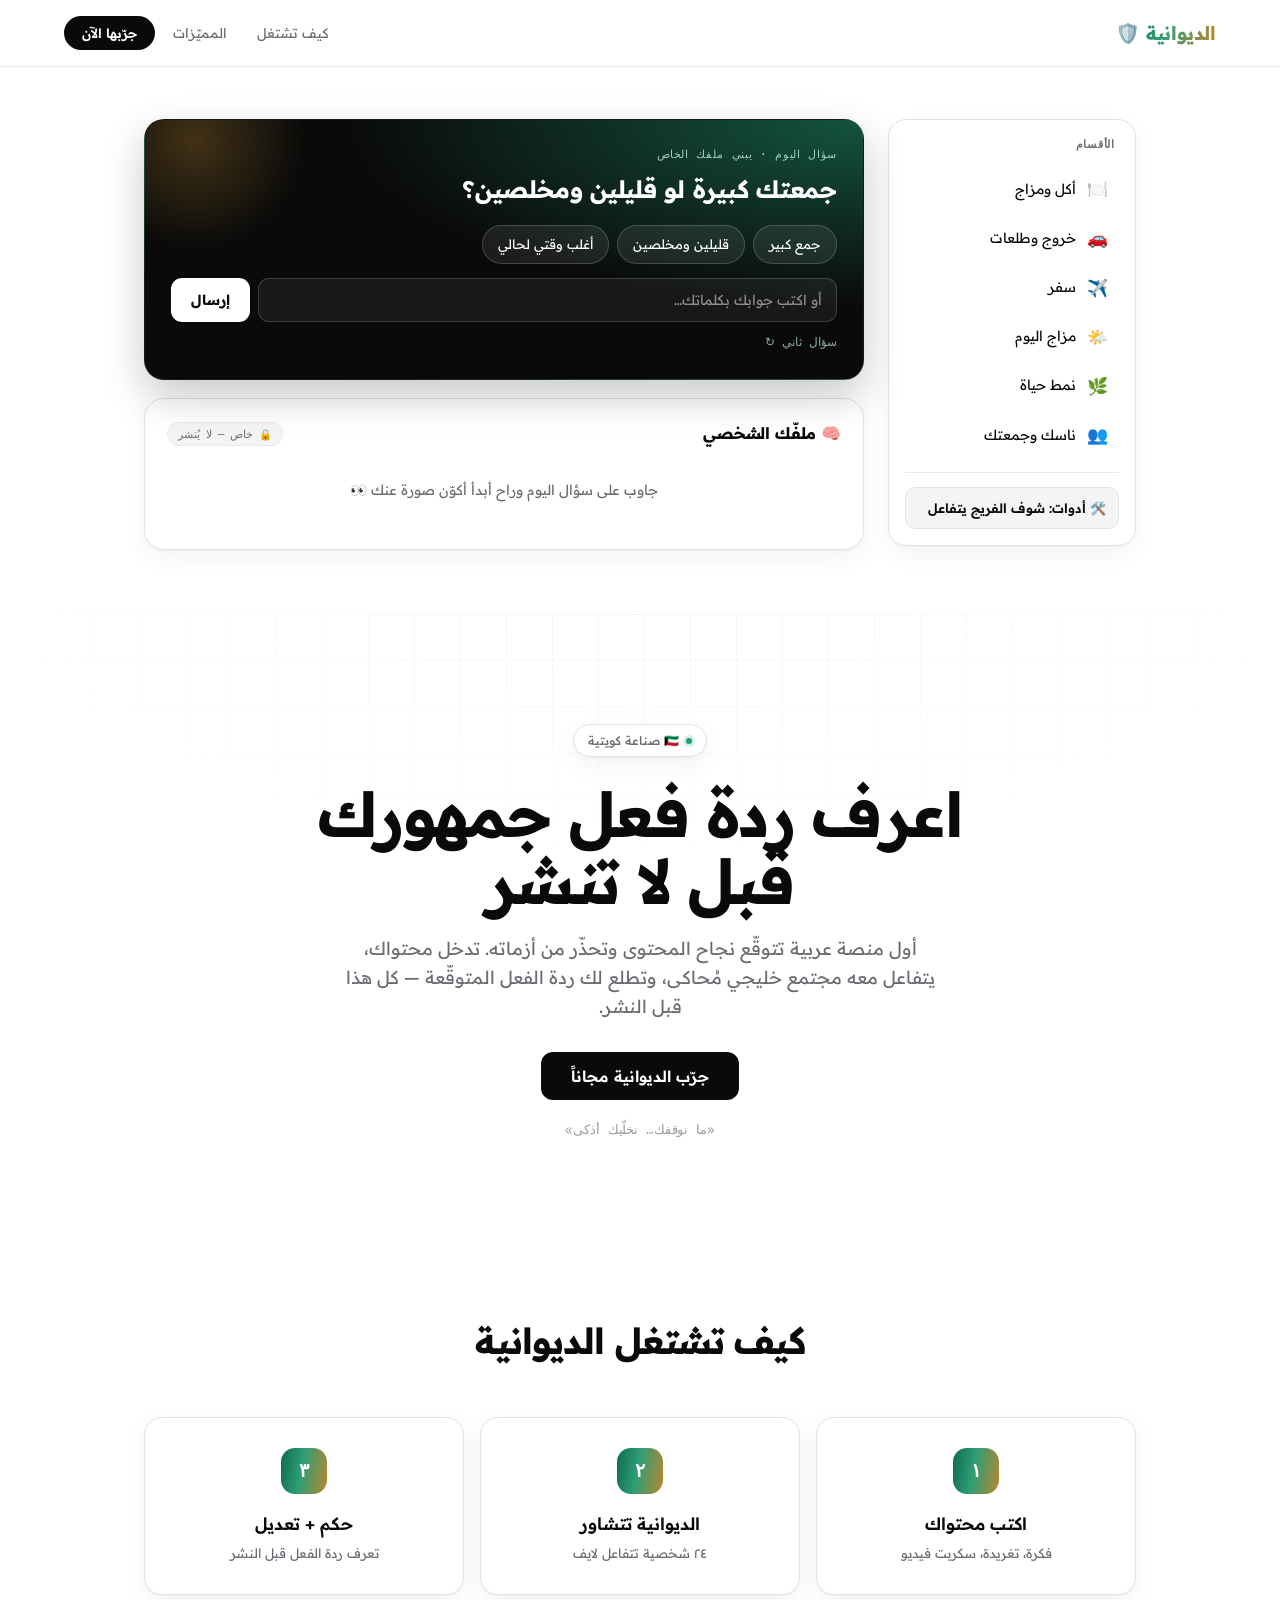
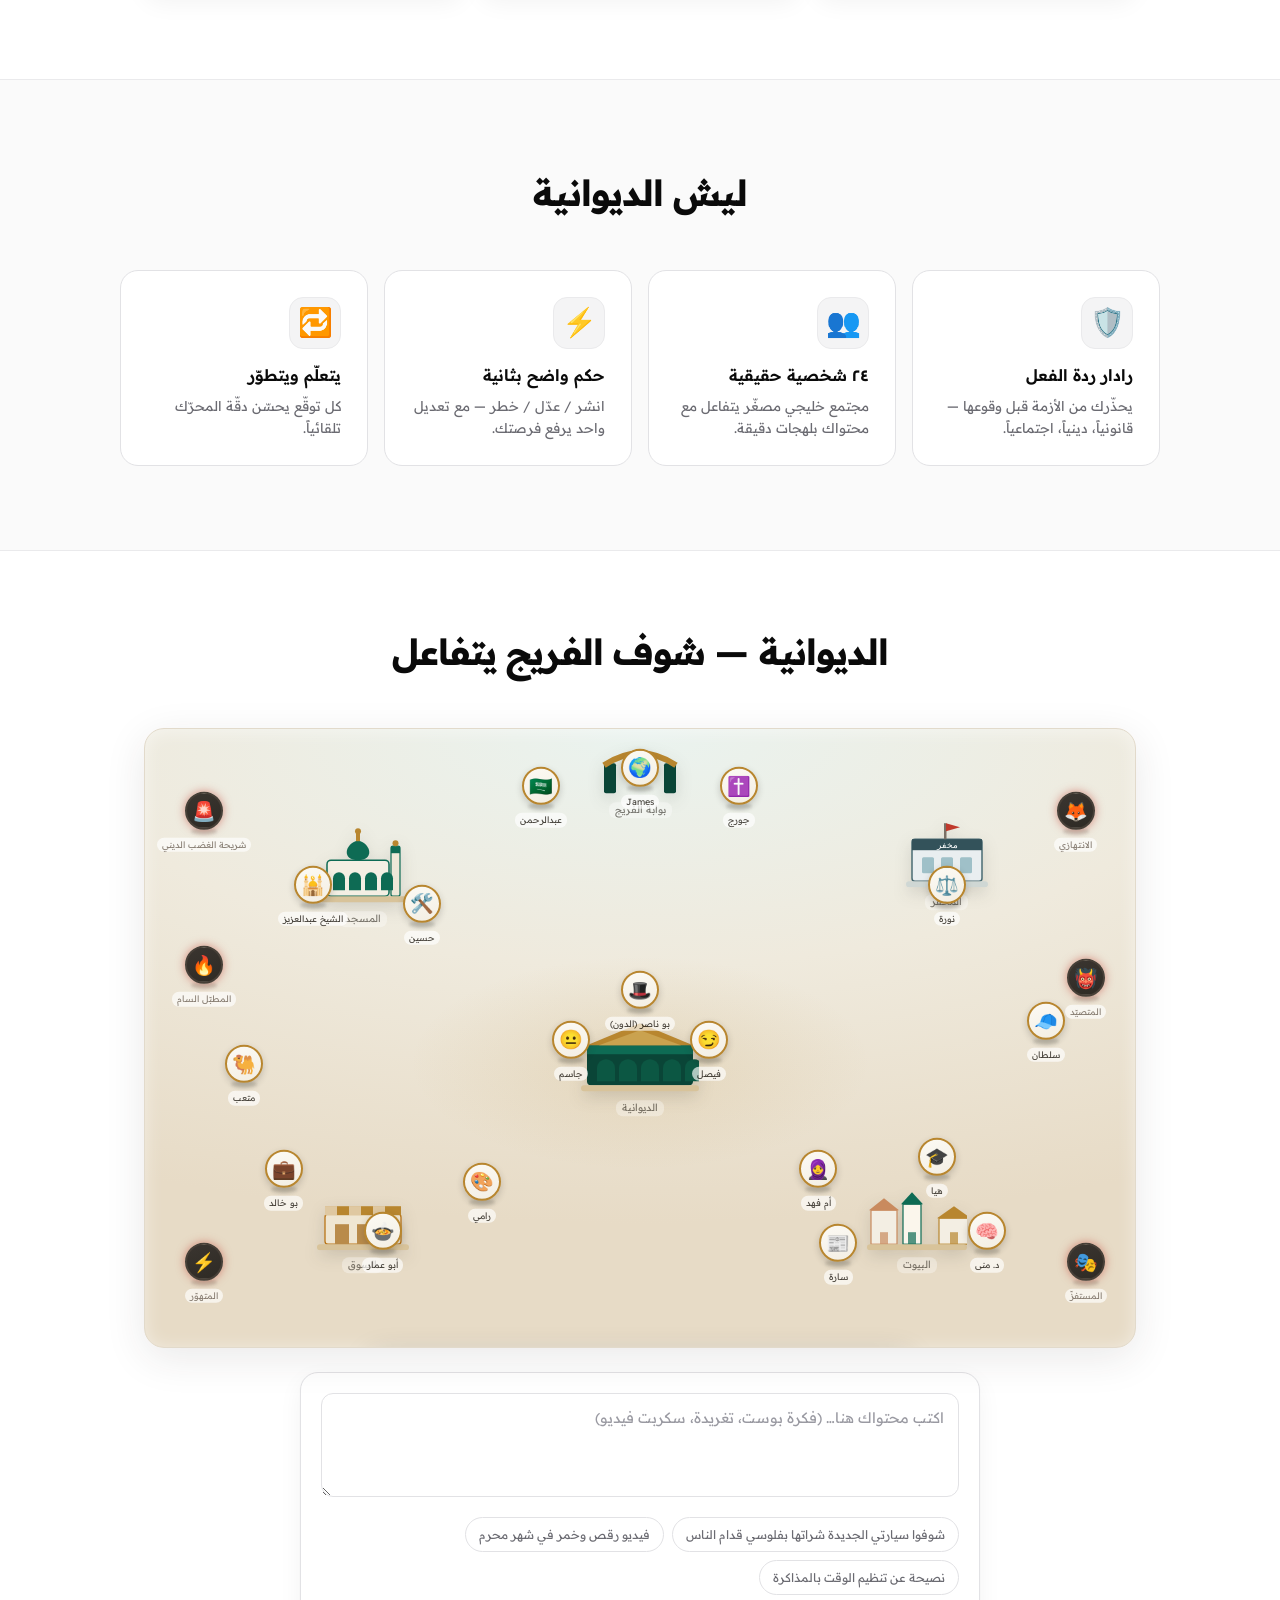
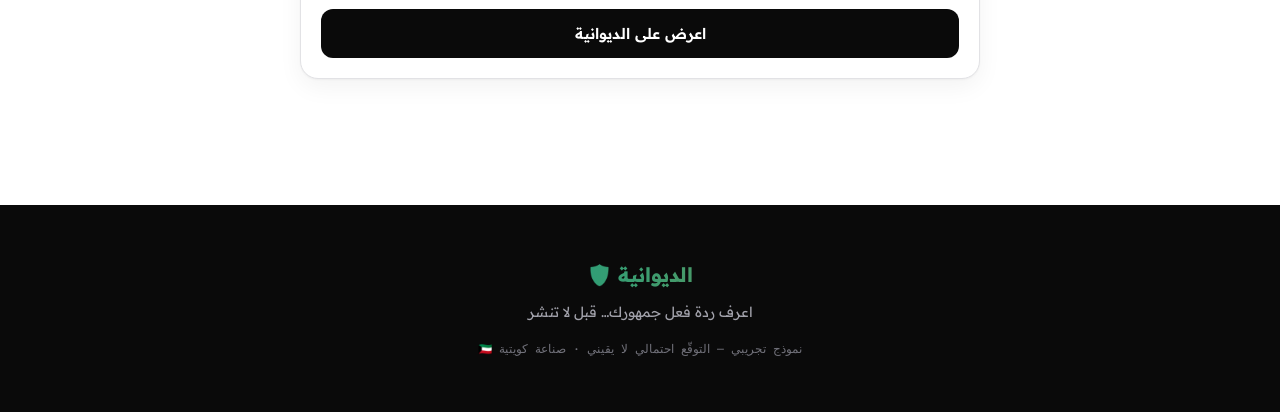
==== commit a0c267b9: "Redesign UI: clean, premium dev-tool aesthetic (Resend-inspired) Original restyle in the modern mini" ====
--- a/diwaniya/index.html
+++ b/diwaniya/index.html
@@ -4,154 +4,180 @@
 <meta charset="UTF-8">
 <meta name="viewport" content="width=device-width, initial-scale=1.0">
 <title>الديوانية — اعرف ردة فعل جمهورك قبل لا تنشر</title>
-<link href="https://fonts.googleapis.com/css2?family=Readex+Pro:wght@300;400;500;600;700&display=swap" rel="stylesheet">
+<link rel="preconnect" href="https://fonts.googleapis.com">
+<link rel="preconnect" href="https://fonts.gstatic.com" crossorigin>
+<link href="https://fonts.googleapis.com/css2?family=Readex+Pro:wght@200;300;400;500;600;700&family=JetBrains+Mono:wght@400;500;600&display=swap" rel="stylesheet">
 <link href="freej.css" rel="stylesheet">
 <link href="advisor.css" rel="stylesheet">
 <style>
   :root{
+    /* محايدات نظيفة (ستايل أدوات المطوّرين الفخم) */
+    --ink:#0A0A0A; --ink2:#18181B; --bg:#FFFFFF; --bg2:#FAFAFA; --bg3:#F4F4F5;
+    --line:#EAEAEC; --line2:#E2E2E5; --mute:#6B6B72; --mute2:#9A9AA2;
+    /* لمسات البراند كأكسنت */
     --teal:#0E6B54; --dteal:#0A4537; --gold:#B8862F; --sand:#F3EEE3;
-    --char:#2E2A24; --white:#FFFFFF; --safe:#1D9E75; --warn:#BA7517;
-    --danger:#C0392B; --mute:#897F6E; --line:#E2DACB; --card:#FFFFFF;
+    --safe:#1D9E75; --warn:#C77D00; --danger:#DC2626;
+    --grad:linear-gradient(100deg,#0E6B54 0%,#2F9E76 45%,#B8862F 100%);
+    --char:#27272A; --white:#FFFFFF; --card:#FFFFFF;
+    --mono:'JetBrains Mono',ui-monospace,monospace;
+    --shadow:0 1px 2px rgba(10,10,10,.04),0 8px 24px rgba(10,10,10,.05);
   }
   *{margin:0;padding:0;box-sizing:border-box;}
-  body{font-family:'Readex Pro',sans-serif;background:var(--sand);color:var(--char);line-height:1.7;}
+  body{font-family:'Readex Pro',sans-serif;background:var(--bg);color:var(--ink);
+    line-height:1.6;-webkit-font-smoothing:antialiased;}
   #dw-root{min-height:100vh;}
+  ::selection{background:rgba(14,107,84,.16);}
 
   /* الهيدر */
   .dw-header{display:flex;justify-content:space-between;align-items:center;
-    padding:16px 6%;background:var(--dteal);position:sticky;top:0;z-index:50;}
-  .dw-logo{font-size:22px;font-weight:700;color:var(--white);}
-  .dw-shield{color:var(--gold);}
-  .dw-nav{display:flex;align-items:center;gap:18px;}
-  .dw-navlink{color:#CFE3DC;text-decoration:none;font-size:14px;transition:.15s;}
-  .dw-navlink:hover{color:var(--white);}
-  .dw-cta-sm{background:var(--gold);color:var(--white);border:none;border-radius:10px;
-    padding:9px 16px;font-family:inherit;font-size:13px;font-weight:600;cursor:pointer;}
-  .dw-cta-sm:hover{background:#a5751f;}
+    padding:14px clamp(20px,6%,64px);background:rgba(255,255,255,.72);
+    -webkit-backdrop-filter:saturate(180%) blur(12px);backdrop-filter:saturate(180%) blur(12px);
+    position:sticky;top:0;z-index:50;border-bottom:1px solid var(--line);}
+  .dw-logo{font-size:19px;font-weight:700;color:var(--ink);letter-spacing:-.01em;
+    background:var(--grad);-webkit-background-clip:text;background-clip:text;-webkit-text-fill-color:transparent;}
+  .dw-shield{-webkit-text-fill-color:initial;}
+  .dw-nav{display:flex;align-items:center;gap:6px;}
+  .dw-navlink{color:var(--mute);text-decoration:none;font-size:13.5px;transition:.15s;padding:8px 12px;border-radius:8px;}
+  .dw-navlink:hover{color:var(--ink);background:var(--bg3);}
+  .dw-cta-sm{background:var(--ink);color:#fff;border:none;border-radius:999px;
+    padding:9px 18px;font-family:inherit;font-size:13px;font-weight:600;cursor:pointer;transition:.18s;}
+  .dw-cta-sm:hover{transform:translateY(-1px);box-shadow:0 6px 16px rgba(10,10,10,.18);}
 
   /* الهيرو */
-  .dw-hero{background:var(--dteal);color:var(--white);text-align:center;
-    padding:50px 6% 70px;position:relative;overflow:hidden;}
-  .dw-hero::before{content:"";position:absolute;width:300px;height:300px;border-radius:50%;
-    background:var(--teal);top:-120px;left:-80px;opacity:.5;}
-  .dw-hero-badge{display:inline-block;background:rgba(184,134,47,.2);color:var(--gold);
-    border:1px solid var(--gold);border-radius:20px;padding:5px 14px;font-size:12px;
-    font-weight:600;margin-bottom:18px;position:relative;}
-  .dw-hero-title{font-size:38px;font-weight:700;line-height:1.4;margin-bottom:16px;position:relative;}
-  .dw-hero-sub{font-size:16px;color:#CFE3DC;max-width:560px;margin:0 auto 26px;position:relative;}
-  .dw-cta-lg{background:var(--gold);color:var(--white);border:none;border-radius:13px;
-    padding:15px 32px;font-family:inherit;font-size:16px;font-weight:600;cursor:pointer;
-    position:relative;transition:.15s;}
-  .dw-cta-lg:hover{background:#a5751f;transform:translateY(-1px);}
-  .dw-hero-note{margin-top:18px;font-size:14px;font-style:italic;color:var(--gold);position:relative;}
+  .dw-hero{background:var(--bg);color:var(--ink);text-align:center;
+    padding:clamp(56px,9vw,110px) clamp(20px,6%,64px) clamp(48px,7vw,88px);position:relative;overflow:hidden;}
+  .dw-hero::before{content:"";position:absolute;inset:-40% 0 auto 0;height:560px;z-index:0;pointer-events:none;
+    background:radial-gradient(60% 60% at 50% 0%, rgba(47,158,118,.14) 0%, rgba(184,134,47,.08) 40%, transparent 72%);}
+  .dw-hero::after{content:"";position:absolute;inset:0;z-index:0;pointer-events:none;opacity:.5;
+    background-image:linear-gradient(var(--line) 1px,transparent 1px),linear-gradient(90deg,var(--line) 1px,transparent 1px);
+    background-size:46px 46px;-webkit-mask-image:radial-gradient(70% 55% at 50% 0%,#000,transparent 75%);
+    mask-image:radial-gradient(70% 55% at 50% 0%,#000,transparent 75%);}
+  .dw-hero>*{position:relative;z-index:1;}
+  .dw-hero-badge{display:inline-flex;align-items:center;gap:7px;background:var(--bg);color:var(--mute);
+    border:1px solid var(--line2);border-radius:999px;padding:6px 14px;font-size:12px;font-weight:500;
+    margin-bottom:24px;box-shadow:var(--shadow);}
+  .dw-hero-badge::before{content:"";width:6px;height:6px;border-radius:50%;background:var(--safe);
+    box-shadow:0 0 0 3px rgba(29,158,117,.18);}
+  .dw-hero-title{font-size:clamp(34px,6.2vw,62px);font-weight:700;line-height:1.08;
+    letter-spacing:-.025em;margin-bottom:20px;color:var(--ink);}
+  .dw-hero-sub{font-size:clamp(15px,2vw,18px);color:var(--mute);max-width:600px;margin:0 auto 30px;line-height:1.6;}
+  .dw-cta-lg{background:var(--ink);color:#fff;border:none;border-radius:12px;
+    padding:14px 30px;font-family:inherit;font-size:15.5px;font-weight:600;cursor:pointer;transition:.18s;}
+  .dw-cta-lg:hover{transform:translateY(-2px);box-shadow:0 14px 30px rgba(10,10,10,.22);}
+  .dw-hero-note{margin-top:20px;font-family:var(--mono);font-size:12.5px;color:var(--mute2);letter-spacing:-.01em;}
 
   /* الأقسام */
-  .dw-section{padding:50px 6%;max-width:1100px;margin:0 auto;}
-  .dw-section-alt{background:var(--white);max-width:none;}
-  .dw-sec-title{font-size:28px;font-weight:700;text-align:center;color:var(--char);margin-bottom:34px;}
+  .dw-section{padding:clamp(48px,7vw,84px) clamp(20px,6%,64px);max-width:1120px;margin:0 auto;}
+  .dw-section-alt{background:var(--bg2);max-width:none;border-block:1px solid var(--line);}
+  .dw-sec-title{font-size:clamp(24px,3.4vw,36px);font-weight:700;text-align:center;color:var(--ink);
+    letter-spacing:-.025em;margin-bottom:clamp(28px,4vw,48px);}
 
   /* الخطوات */
-  .dw-steps{display:flex;gap:18px;flex-wrap:wrap;justify-content:center;}
-  .dw-step{flex:1;min-width:200px;max-width:300px;background:var(--card);border:1px solid var(--line);
-    border-radius:16px;padding:26px 20px;text-align:center;}
-  .dw-step-num{width:54px;height:54px;border-radius:50%;background:var(--teal);color:var(--white);
-    font-size:24px;font-weight:700;display:flex;align-items:center;justify-content:center;margin:0 auto 14px;}
-  .dw-step-title{font-size:18px;font-weight:600;margin-bottom:6px;}
+  .dw-steps{display:flex;gap:16px;flex-wrap:wrap;justify-content:center;}
+  .dw-step{flex:1;min-width:220px;max-width:320px;background:var(--card);border:1px solid var(--line2);
+    border-radius:18px;padding:30px 24px;text-align:center;transition:.2s;box-shadow:var(--shadow);}
+  .dw-step:hover{transform:translateY(-3px);border-color:#D6D6DA;}
+  .dw-step-num{width:46px;height:46px;border-radius:14px;background:var(--grad);color:#fff;
+    font-family:var(--mono);font-size:19px;font-weight:600;display:flex;align-items:center;justify-content:center;margin:0 auto 16px;}
+  .dw-step-title{font-size:17px;font-weight:600;margin-bottom:6px;color:var(--ink);}
   .dw-step-desc{font-size:13px;color:var(--mute);}
 
   /* المميّزات */
-  .dw-features{display:grid;grid-template-columns:repeat(auto-fit,minmax(220px,1fr));gap:16px;max-width:1000px;margin:0 auto;}
-  .dw-feature{background:var(--sand);border:1px solid var(--line);border-radius:16px;padding:24px;text-align:center;}
-  .dw-feature-icon{font-size:34px;margin-bottom:12px;}
-  .dw-feature-title{font-size:17px;font-weight:600;color:var(--teal);margin-bottom:8px;}
-  .dw-feature-desc{font-size:13px;color:#5A5142;}
+  .dw-features{display:grid;grid-template-columns:repeat(auto-fit,minmax(240px,1fr));gap:16px;max-width:1040px;margin:0 auto;}
+  .dw-feature{background:var(--card);border:1px solid var(--line2);border-radius:18px;padding:26px;text-align:right;transition:.2s;}
+  .dw-feature:hover{transform:translateY(-3px);box-shadow:var(--shadow);border-color:#D6D6DA;}
+  .dw-feature-icon{font-size:28px;margin-bottom:14px;display:inline-flex;width:52px;height:52px;
+    align-items:center;justify-content:center;border-radius:14px;background:var(--bg3);border:1px solid var(--line);}
+  .dw-feature-title{font-size:16px;font-weight:600;color:var(--ink);margin-bottom:7px;}
+  .dw-feature-desc{font-size:13.5px;color:var(--mute);line-height:1.6;}
 
   /* التطبيق (أداة الفريج — مساحة واسعة للأنميشن) */
-  .dw-app{padding:50px 6%;max-width:1080px;margin:0 auto;}
-  #dwFreej{margin-bottom:22px;}
-  .dw-app-card{background:var(--card);border:1px solid var(--line);border-radius:18px;padding:18px;max-width:660px;margin:0 auto;}
-  .dw-input{width:100%;border:1.5px solid var(--line);border-radius:13px;padding:14px;
-    font-family:inherit;font-size:14px;resize:vertical;min-height:100px;color:var(--char);background:#FCFAF5;}
-  .dw-input:focus{outline:none;border-color:var(--teal);}
+  .dw-app{padding:clamp(40px,6vw,72px) clamp(20px,6%,64px);max-width:1120px;margin:0 auto;}
+  #dwFreej{margin-bottom:24px;}
+  .dw-app-card{background:var(--card);border:1px solid var(--line2);border-radius:18px;padding:20px;
+    max-width:680px;margin:0 auto;box-shadow:var(--shadow);}
+  .dw-input{width:100%;border:1px solid var(--line2);border-radius:12px;padding:14px;
+    font-family:inherit;font-size:14.5px;resize:vertical;min-height:104px;color:var(--ink);background:var(--bg);transition:.15s;}
+  .dw-input::placeholder{color:var(--mute2);}
+  .dw-input:focus{outline:none;border-color:var(--ink);box-shadow:0 0 0 3px rgba(10,10,10,.06);}
   .dw-chips{display:flex;gap:8px;margin-top:12px;flex-wrap:wrap;}
-  .dw-chip{background:var(--sand);border:1px solid var(--line);border-radius:20px;padding:7px 13px;
-    font-size:11.5px;cursor:pointer;transition:.15s;color:#6B6354;}
-  .dw-chip:hover{background:var(--teal);color:var(--white);border-color:var(--teal);}
-  .dw-run{width:100%;background:var(--teal);color:var(--white);border:none;border-radius:13px;
-    padding:15px;font-family:inherit;font-size:15px;font-weight:600;cursor:pointer;margin-top:14px;transition:.15s;}
-  .dw-run:hover{background:#0a5743;}
+  .dw-chip{background:var(--bg);border:1px solid var(--line2);border-radius:999px;padding:7px 13px;
+    font-size:12px;cursor:pointer;transition:.15s;color:var(--mute);}
+  .dw-chip:hover{background:var(--ink);color:#fff;border-color:var(--ink);}
+  .dw-run{width:100%;background:var(--ink);color:#fff;border:none;border-radius:12px;
+    padding:15px;font-family:inherit;font-size:15px;font-weight:600;cursor:pointer;margin-top:14px;transition:.18s;}
+  .dw-run:hover{transform:translateY(-1px);box-shadow:0 10px 24px rgba(10,10,10,.2);}
 
   /* التشاور */
-  .dw-result{margin-top:20px;max-width:660px;margin-left:auto;margin-right:auto;}
+  .dw-result{margin:24px auto 0;max-width:680px;}
   .dw-thinking{text-align:center;padding:34px 0;}
-  .dw-think-text{font-size:16px;color:var(--teal);font-weight:600;}
+  .dw-think-text{font-size:15px;color:var(--ink);font-weight:600;}
   .dw-dots{display:inline-flex;gap:7px;margin-top:14px;}
-  .dw-dot{width:10px;height:10px;border-radius:50%;background:var(--teal);animation:dwb 1.2s infinite;}
+  .dw-dot{width:9px;height:9px;border-radius:50%;background:var(--teal);animation:dwb 1.2s infinite;}
   .dw-dot:nth-child(2){animation-delay:.2s;}
   .dw-dot:nth-child(3){animation-delay:.4s;}
   @keyframes dwb{0%,80%,100%{opacity:.25;transform:scale(.85);}40%{opacity:1;transform:scale(1.1);}}
 
   /* النتيجة */
-  .dw-verdict{text-align:center;padding:18px;border-radius:14px;margin-bottom:14px;color:var(--white);}
-  .dw-verdict-v{font-size:26px;font-weight:700;}
-  .dw-verdict-r{font-size:13px;opacity:.95;margin-top:4px;}
+  .dw-verdict{text-align:center;padding:20px;border-radius:16px;margin-bottom:14px;color:#fff;}
+  .dw-verdict-v{font-size:25px;font-weight:700;letter-spacing:-.02em;}
+  .dw-verdict-r{font-size:13px;opacity:.92;margin-top:4px;font-family:var(--mono);}
   .dw-dials{display:flex;gap:10px;margin-bottom:14px;}
-  .dw-dial{flex:1;background:var(--card);border:1px solid var(--line);border-radius:13px;padding:14px;text-align:center;}
+  .dw-dial{flex:1;background:var(--card);border:1px solid var(--line2);border-radius:14px;padding:16px;text-align:center;}
   .dw-dial-lbl{font-size:11px;color:var(--mute);}
-  .dw-dial-num{font-size:24px;font-weight:700;margin-top:3px;}
-  .dw-split{display:flex;height:32px;border-radius:9px;overflow:hidden;margin-bottom:6px;border:1px solid var(--line);}
-  .dw-split div{display:flex;align-items:center;justify-content:center;font-size:11px;color:var(--white);font-weight:600;}
+  .dw-dial-num{font-size:23px;font-weight:700;margin-top:3px;font-family:var(--mono);}
+  .dw-split{display:flex;height:30px;border-radius:10px;overflow:hidden;margin-bottom:6px;border:1px solid var(--line2);}
+  .dw-split div{display:flex;align-items:center;justify-content:center;font-size:11px;color:#fff;font-weight:600;font-family:var(--mono);}
   .dw-split-lbl{font-size:11px;color:var(--mute);text-align:center;margin-bottom:14px;}
   .dw-radar{display:flex;gap:6px;flex-wrap:wrap;justify-content:center;margin-bottom:16px;}
-  .dw-radar-chip{border-radius:16px;padding:5px 12px;font-size:11px;font-weight:600;}
-  .dw-radar-on{background:#FBEDEB;color:var(--danger);border:1px solid #E8C5C0;}
-  .dw-radar-off{background:#EAF5F0;color:var(--safe);border:1px solid #C5E5D8;}
-  .dw-voices-title{font-size:14px;font-weight:600;color:var(--teal);margin-bottom:11px;}
+  .dw-radar-chip{border-radius:999px;padding:5px 13px;font-size:11.5px;font-weight:500;}
+  .dw-radar-on{background:#FEF2F2;color:var(--danger);border:1px solid #FbD5D5;}
+  .dw-radar-off{background:#ECFDF5;color:var(--safe);border:1px solid #C5E5D8;}
+  .dw-voices-title{font-size:13px;font-weight:700;color:var(--ink);margin-bottom:11px;letter-spacing:-.01em;}
   .dw-voices{display:flex;flex-direction:column;gap:8px;}
-  .dw-voice{background:var(--card);border:1px solid var(--line);border-radius:13px;padding:12px 14px;}
+  .dw-voice{background:var(--card);border:1px solid var(--line2);border-radius:14px;padding:13px 15px;}
   .dw-voice-top{display:flex;align-items:center;gap:8px;margin-bottom:5px;}
   .dw-voice-em{font-size:18px;}
-  .dw-voice-nm{font-size:13px;font-weight:600;}
-  .dw-voice-dm{font-size:10px;color:var(--white);background:var(--teal);border-radius:10px;padding:2px 8px;margin-right:auto;}
+  .dw-voice-nm{font-size:13px;font-weight:600;color:var(--ink);}
+  .dw-voice-dm{font-size:10px;color:#fff;background:var(--ink2);border-radius:999px;padding:2px 9px;margin-right:auto;}
   .dw-voice-dm.dark{background:var(--danger);}
-  .dw-voice-tx{font-size:12.5px;color:#4A4438;}
-  .dw-edit{background:#FBF6EA;border:1px solid var(--gold);border-radius:13px;padding:14px;margin-top:12px;}
-  .dw-edit-h{font-size:12px;font-weight:600;color:var(--gold);margin-bottom:5px;}
-  .dw-edit-t{font-size:12.5px;color:#5A5142;}
-  .dw-conf{text-align:center;font-size:11px;color:var(--mute);margin-top:14px;}
+  .dw-voice-tx{font-size:13px;color:var(--mute);line-height:1.6;}
+  .dw-edit{background:var(--bg2);border:1px solid var(--line2);border-radius:14px;padding:15px;margin-top:12px;
+    border-right:3px solid var(--gold);}
+  .dw-edit-h{font-size:12px;font-weight:700;color:var(--gold);margin-bottom:5px;}
+  .dw-edit-t{font-size:13px;color:var(--mute);}
+  .dw-conf{text-align:center;font-size:11px;color:var(--mute2);margin-top:14px;font-family:var(--mono);}
 
   /* لوحة تحليل النقاش */
-  .dw-analysis{background:#fff;border:1px solid var(--line);border-radius:16px;padding:16px;margin:14px 0;
-    box-shadow:0 6px 20px rgba(46,42,36,.06);}
-  .dw-an-h{font-size:15px;font-weight:700;color:var(--dteal);margin-bottom:8px;}
-  .dw-an-sum{font-size:13.5px;color:#4A4438;line-height:1.7;background:var(--sand);border-radius:11px;
-    padding:11px 13px;border-right:3px solid var(--gold);}
+  .dw-analysis{background:var(--card);border:1px solid var(--line2);border-radius:18px;padding:18px;margin:14px 0;box-shadow:var(--shadow);}
+  .dw-an-h{font-size:15px;font-weight:700;color:var(--ink);margin-bottom:10px;letter-spacing:-.01em;}
+  .dw-an-sum{font-size:13.5px;color:var(--ink2);line-height:1.7;background:var(--bg2);border-radius:12px;
+    padding:12px 14px;border-right:3px solid var(--gold);}
   .dw-an-sum.ai{border-right-color:var(--teal);}
-  .dw-an-sub{font-size:12px;font-weight:700;color:var(--teal);margin:14px 0 8px;}
+  .dw-an-sub{font-family:var(--mono);font-size:11px;font-weight:600;color:var(--mute);
+    text-transform:uppercase;letter-spacing:.06em;margin:16px 0 9px;}
   .dw-an-pairs{display:flex;flex-wrap:wrap;gap:7px;}
-  .dw-an-pair{background:var(--sand);border:1px solid var(--line);border-radius:18px;padding:5px 12px;
-    font-size:12px;color:#5A5142;}
+  .dw-an-pair{background:var(--bg2);border:1px solid var(--line2);border-radius:999px;padding:5px 13px;font-size:12px;color:var(--mute);}
   .dw-an-people{display:flex;flex-direction:column;gap:7px;}
-  .dw-an-person{display:flex;align-items:flex-start;gap:10px;background:#FCFAF5;border:1px solid var(--line);
-    border-radius:11px;padding:10px 12px;}
-  .dw-an-person.angered{border-color:#E8C5C0;background:#FCF2F0;}
-  .dw-an-person.calmed{border-color:#C5E5D8;background:#F0F8F4;}
+  .dw-an-person{display:flex;align-items:flex-start;gap:11px;background:var(--bg);border:1px solid var(--line2);
+    border-radius:13px;padding:11px 13px;}
+  .dw-an-person.angered{border-color:#FbD5D5;background:#FEF6F6;}
+  .dw-an-person.calmed{border-color:#C5E5D8;background:#F2FCF7;}
   .dw-an-em{font-size:20px;line-height:1.2;}
   .dw-an-body{display:flex;flex-direction:column;gap:2px;}
-  .dw-an-nm{font-size:13px;font-weight:600;color:var(--char);}
-  .dw-an-line{font-size:12px;color:#5A5142;line-height:1.6;}
+  .dw-an-nm{font-size:13px;font-weight:600;color:var(--ink);}
+  .dw-an-line{font-size:12.5px;color:var(--mute);line-height:1.6;}
 
   /* الفوتر */
-  .dw-footer{background:var(--dteal);color:var(--white);text-align:center;padding:40px 6%;margin-top:30px;}
-  .dw-footer-logo{font-size:22px;font-weight:700;margin-bottom:8px;}
-  .dw-footer-tag{font-size:14px;color:#CFE3DC;margin-bottom:14px;}
-  .dw-footer-note{font-size:11px;color:#7FA99D;}
+  .dw-footer{background:var(--ink);color:#fff;text-align:center;padding:54px clamp(20px,6%,64px);margin-top:30px;}
+  .dw-footer-logo{font-size:20px;font-weight:700;margin-bottom:10px;
+    background:var(--grad);-webkit-background-clip:text;background-clip:text;-webkit-text-fill-color:transparent;}
+  .dw-footer-tag{font-size:14px;color:#A1A1AA;margin-bottom:16px;}
+  .dw-footer-note{font-size:11.5px;color:#71717A;font-family:var(--mono);}
 
   /* موبايل */
   @media(max-width:600px){
-    .dw-hero-title{font-size:30px;}
-    .dw-sec-title{font-size:24px;}
-    .dw-nav{gap:10px;}
+    .dw-nav{gap:2px;}
     .dw-navlink{display:none;}
   }
 </style>
--- a/diwaniya/advisor.css
+++ b/diwaniya/advisor.css
@@ -1,110 +1,115 @@
 /* ============================================================
    المستشار الشخصي — أنماط الواجهة (advisor.css)
-   تخطيط: أقسام على اليمين (RTL) + منطقة وسطى (سؤال اليوم +
-   بطاقة الملف الخاص + مدخل الأدوات). كله بلوحة البراند.
+   ستايل نظيف فخم: أقسام يمين + سؤال اليوم + بطاقة الملف الخاص.
    ============================================================ */
 
 :root{
-  --av-gold:#B8862F; --av-sand:#F3EEE3; --av-teal:#0E6B54; --av-dteal:#0A4537;
-  --av-char:#2E2A24; --av-line:#E2DACB; --av-mute:#897F6E; --av-safe:#1D9E75;
+  --av-ink:#0A0A0A; --av-ink2:#18181B; --av-bg:#FFFFFF; --av-bg2:#FAFAFA; --av-bg3:#F4F4F5;
+  --av-line:#EAEAEC; --av-line2:#E2E2E5; --av-mute:#6B6B72; --av-mute2:#9A9AA2;
+  --av-teal:#0E6B54; --av-gold:#B8862F; --av-safe:#1D9E75;
+  --av-grad:linear-gradient(100deg,#0E6B54 0%,#2F9E76 45%,#B8862F 100%);
+  --av-mono:'JetBrains Mono',ui-monospace,monospace;
+  --av-shadow:0 1px 2px rgba(10,10,10,.04),0 8px 24px rgba(10,10,10,.05);
 }
 
 /* ===== الغلاف ===== */
 .av-wrap{
-  max-width:1100px; margin:0 auto; padding:30px 5% 50px;
-  display:grid; grid-template-columns:240px 1fr; gap:22px; align-items:start;
+  max-width:1120px; margin:0 auto; padding:clamp(28px,5vw,52px) clamp(20px,6%,64px) clamp(40px,6vw,64px);
+  display:grid; grid-template-columns:248px 1fr; gap:24px; align-items:start;
 }
 
 /* ===== الأقسام (يمين) ===== */
 .av-side{
-  position:sticky; top:78px; background:#fff; border:1px solid var(--av-line);
-  border-radius:18px; padding:16px; box-shadow:0 6px 22px rgba(46,42,36,.06);
+  position:sticky; top:80px; background:var(--av-bg); border:1px solid var(--av-line2);
+  border-radius:18px; padding:16px; box-shadow:var(--av-shadow);
 }
-.av-side-h{ font-size:13px; font-weight:700; color:var(--av-dteal); margin-bottom:12px; }
+.av-side-h{ font-family:var(--av-mono); font-size:11px; font-weight:600; color:var(--av-mute);
+  text-transform:uppercase; letter-spacing:.07em; margin-bottom:12px; padding-right:4px; }
 .av-cat{
-  display:flex; align-items:center; gap:10px; padding:10px 11px; border-radius:12px;
-  cursor:pointer; transition:.15s; font-size:14px; color:var(--av-char); margin-bottom:3px;
+  display:flex; align-items:center; gap:11px; padding:10px 11px; border-radius:11px;
+  cursor:pointer; transition:.15s; font-size:14px; color:var(--av-ink); margin-bottom:2px;
 }
-.av-cat:hover{ background:var(--av-sand); }
-.av-cat.active{ background:var(--av-teal); color:#fff; }
-.av-cat-em{ font-size:18px; }
+.av-cat:hover{ background:var(--av-bg3); }
+.av-cat.active{ background:var(--av-ink); color:#fff; }
+.av-cat-em{ font-size:17px; }
 .av-side-tools{ margin-top:14px; padding-top:14px; border-top:1px solid var(--av-line); }
 .av-tool-btn{
-  width:100%; display:flex; align-items:center; gap:9px; background:var(--av-sand);
-  border:1px solid var(--av-line); border-radius:12px; padding:11px; cursor:pointer;
-  font-family:inherit; font-size:13.5px; font-weight:600; color:var(--av-dteal); transition:.15s;
+  width:100%; display:flex; align-items:center; gap:9px; background:var(--av-bg3);
+  border:1px solid var(--av-line2); border-radius:11px; padding:12px; cursor:pointer;
+  font-family:inherit; font-size:13px; font-weight:600; color:var(--av-ink); transition:.15s;
 }
-.av-tool-btn:hover{ background:#fff; border-color:var(--av-gold); }
+.av-tool-btn:hover{ background:var(--av-bg); border-color:#D6D6DA; transform:translateY(-1px); }
 
 /* ===== المنطقة الوسطى ===== */
 .av-main{ display:flex; flex-direction:column; gap:18px; min-width:0; }
 
-/* بطاقة سؤال اليوم */
+/* بطاقة سؤال اليوم (بلوك داكن فخم) */
 .av-ask{
-  background:linear-gradient(135deg, var(--av-dteal), var(--av-teal));
-  color:#fff; border-radius:20px; padding:22px; box-shadow:0 10px 30px rgba(14,107,84,.25);
-  position:relative; overflow:hidden;
+  background:radial-gradient(120% 120% at 100% 0%, #14543f 0%, #0A0A0A 60%);
+  color:#fff; border-radius:20px; padding:26px; box-shadow:0 16px 40px rgba(10,10,10,.22);
+  position:relative; overflow:hidden; border:1px solid rgba(255,255,255,.06);
 }
-.av-ask::before{ content:""; position:absolute; width:180px; height:180px; border-radius:50%;
-  background:rgba(184,134,47,.18); top:-70px; left:-50px; }
-.av-ask-kicker{ font-size:12px; color:#CFE3DC; font-weight:600; position:relative; }
-.av-ask-q{ font-size:21px; font-weight:700; margin:8px 0 16px; position:relative; line-height:1.5; }
+.av-ask::before{ content:""; position:absolute; width:220px; height:220px; border-radius:50%;
+  background:radial-gradient(closest-side, rgba(184,134,47,.32), transparent); top:-90px; left:-60px; }
+.av-ask-kicker{ font-family:var(--av-mono); font-size:11px; color:#9fd3c2; font-weight:500;
+  text-transform:uppercase; letter-spacing:.06em; position:relative; }
+.av-ask-q{ font-size:clamp(19px,2.6vw,24px); font-weight:700; margin:10px 0 18px; position:relative;
+  line-height:1.4; letter-spacing:-.01em; }
 .av-chips{ display:flex; flex-wrap:wrap; gap:8px; position:relative; }
 .av-chip{
-  background:rgba(255,255,255,.14); border:1px solid rgba(255,255,255,.32); color:#fff;
-  border-radius:20px; padding:8px 14px; font-size:13px; cursor:pointer; transition:.15s; font-family:inherit;
+  background:rgba(255,255,255,.08); border:1px solid rgba(255,255,255,.18); color:#fff;
+  border-radius:999px; padding:8px 15px; font-size:13px; cursor:pointer; transition:.15s; font-family:inherit;
 }
-.av-chip:hover{ background:#fff; color:var(--av-dteal); }
-.av-ask-free{ display:flex; gap:8px; margin-top:12px; position:relative; }
+.av-chip:hover{ background:#fff; color:var(--av-ink); border-color:#fff; }
+.av-ask-free{ display:flex; gap:8px; margin-top:14px; position:relative; }
 .av-ask-input{
-  flex:1; border:none; border-radius:12px; padding:12px 14px; font-family:inherit; font-size:14px;
-  color:var(--av-char); background:rgba(255,255,255,.95);
+  flex:1; border:1px solid rgba(255,255,255,.16); border-radius:11px; padding:12px 14px;
+  font-family:inherit; font-size:14px; color:#fff; background:rgba(255,255,255,.06);
 }
-.av-ask-input:focus{ outline:2px solid var(--av-gold); }
+.av-ask-input::placeholder{ color:rgba(255,255,255,.5); }
+.av-ask-input:focus{ outline:none; border-color:rgba(255,255,255,.5); }
 .av-ask-send{
-  background:var(--av-gold); color:#fff; border:none; border-radius:12px; padding:0 18px;
+  background:#fff; color:var(--av-ink); border:none; border-radius:11px; padding:0 20px;
   font-family:inherit; font-weight:700; font-size:14px; cursor:pointer; transition:.15s;
 }
-.av-ask-send:hover{ background:#a5751f; }
-.av-ask-skip{ background:none; border:none; color:#CFE3DC; font-family:inherit; font-size:12px;
-  cursor:pointer; margin-top:11px; position:relative; text-decoration:underline; }
+.av-ask-send:hover{ transform:translateY(-1px); }
+.av-ask-skip{ background:none; border:none; color:#8aa; font-family:var(--av-mono); font-size:12px;
+  cursor:pointer; margin-top:12px; position:relative; }
+.av-ask-skip:hover{ color:#fff; }
 
 /* بطاقة الملف الشخصي */
 .av-profile{
-  background:#fff; border:1px solid var(--av-line); border-radius:20px; padding:20px;
-  box-shadow:0 6px 22px rgba(46,42,36,.06);
+  background:var(--av-bg); border:1px solid var(--av-line2); border-radius:20px; padding:22px;
+  box-shadow:var(--av-shadow);
 }
 .av-pf-top{ display:flex; align-items:center; justify-content:space-between; margin-bottom:6px; }
-.av-pf-h{ font-size:16px; font-weight:700; color:var(--av-dteal); display:flex; align-items:center; gap:8px; }
-.av-pf-lock{ font-size:11px; color:var(--av-mute); background:var(--av-sand); border-radius:10px; padding:3px 9px; }
-.av-pf-streak{ font-size:12px; color:var(--av-gold); font-weight:700; }
-.av-pf-sum{ font-size:14px; color:#4A4438; line-height:1.7; margin:12px 0; }
-.av-pf-empty{ font-size:14px; color:var(--av-mute); text-align:center; padding:24px 10px; }
-.av-trait{ margin-bottom:11px; }
-.av-trait-top{ display:flex; justify-content:space-between; font-size:13px; margin-bottom:5px; color:var(--av-char); }
-.av-trait-bar{ height:8px; background:var(--av-sand); border-radius:5px; overflow:hidden; }
-.av-trait-fill{ height:100%; background:linear-gradient(90deg, var(--av-teal), var(--av-gold)); border-radius:5px;
+.av-pf-h{ font-size:16px; font-weight:700; color:var(--av-ink); display:flex; align-items:center; gap:8px; letter-spacing:-.01em; }
+.av-pf-lock{ font-family:var(--av-mono); font-size:10.5px; color:var(--av-mute); background:var(--av-bg3);
+  border:1px solid var(--av-line); border-radius:999px; padding:3px 10px; }
+.av-pf-streak{ font-family:var(--av-mono); font-size:12px; color:var(--av-gold); font-weight:600; }
+.av-pf-sum{ font-size:14px; color:var(--av-ink2); line-height:1.7; margin:12px 0; }
+.av-pf-empty{ font-size:14px; color:var(--av-mute); text-align:center; padding:26px 10px; }
+.av-trait{ margin-bottom:12px; }
+.av-trait-top{ display:flex; justify-content:space-between; font-size:13px; margin-bottom:6px; color:var(--av-ink); }
+.av-trait-top span:last-child{ font-family:var(--av-mono); color:var(--av-mute); }
+.av-trait-bar{ height:7px; background:var(--av-bg3); border-radius:999px; overflow:hidden; }
+.av-trait-fill{ height:100%; background:var(--av-grad); border-radius:999px;
   transition:width .8s cubic-bezier(.45,0,.2,1); }
-.av-tips{ margin-top:14px; padding-top:14px; border-top:1px solid var(--av-line); }
-.av-tips-h{ font-size:13px; font-weight:700; color:var(--av-teal); margin-bottom:9px; }
-.av-tip{ display:flex; gap:9px; font-size:13.5px; color:#4A4438; margin-bottom:8px; line-height:1.6; }
+.av-tips{ margin-top:16px; padding-top:16px; border-top:1px solid var(--av-line); }
+.av-tips-h{ font-family:var(--av-mono); font-size:11px; font-weight:600; color:var(--av-mute);
+  text-transform:uppercase; letter-spacing:.06em; margin-bottom:10px; }
+.av-tip{ display:flex; gap:9px; font-size:13.5px; color:var(--av-ink2); margin-bottom:9px; line-height:1.6; }
 .av-tip-em{ color:var(--av-gold); flex-shrink:0; }
-.av-pf-reset{ background:none; border:none; color:var(--av-mute); font-family:inherit; font-size:11px;
-  cursor:pointer; margin-top:10px; text-decoration:underline; }
+.av-pf-reset{ background:none; border:none; color:var(--av-mute2); font-family:var(--av-mono); font-size:11px;
+  cursor:pointer; margin-top:12px; }
+.av-pf-reset:hover{ color:var(--av-ink); }
 
-/* حالة التحميل */
-.av-loading{ font-size:13px; color:var(--av-teal); text-align:center; padding:14px; }
-
-/* لوحة الأدوات (مودال خفيف للفريج) */
-.av-tools-panel{ display:none; }
-.av-tools-panel.open{ display:block; }
+.av-loading{ font-family:var(--av-mono); font-size:12px; color:var(--av-mute); text-align:center; padding:14px; }
 
 /* موبايل */
 @media(max-width:760px){
   .av-wrap{ grid-template-columns:1fr; }
   .av-side{ position:static; }
   .av-side .av-cats{ display:flex; gap:8px; overflow-x:auto; padding-bottom:4px; }
-  .av-side-h{ margin-bottom:8px; }
   .av-cat{ flex-shrink:0; margin-bottom:0; }
-  .av-ask-q{ font-size:18px; }
 }
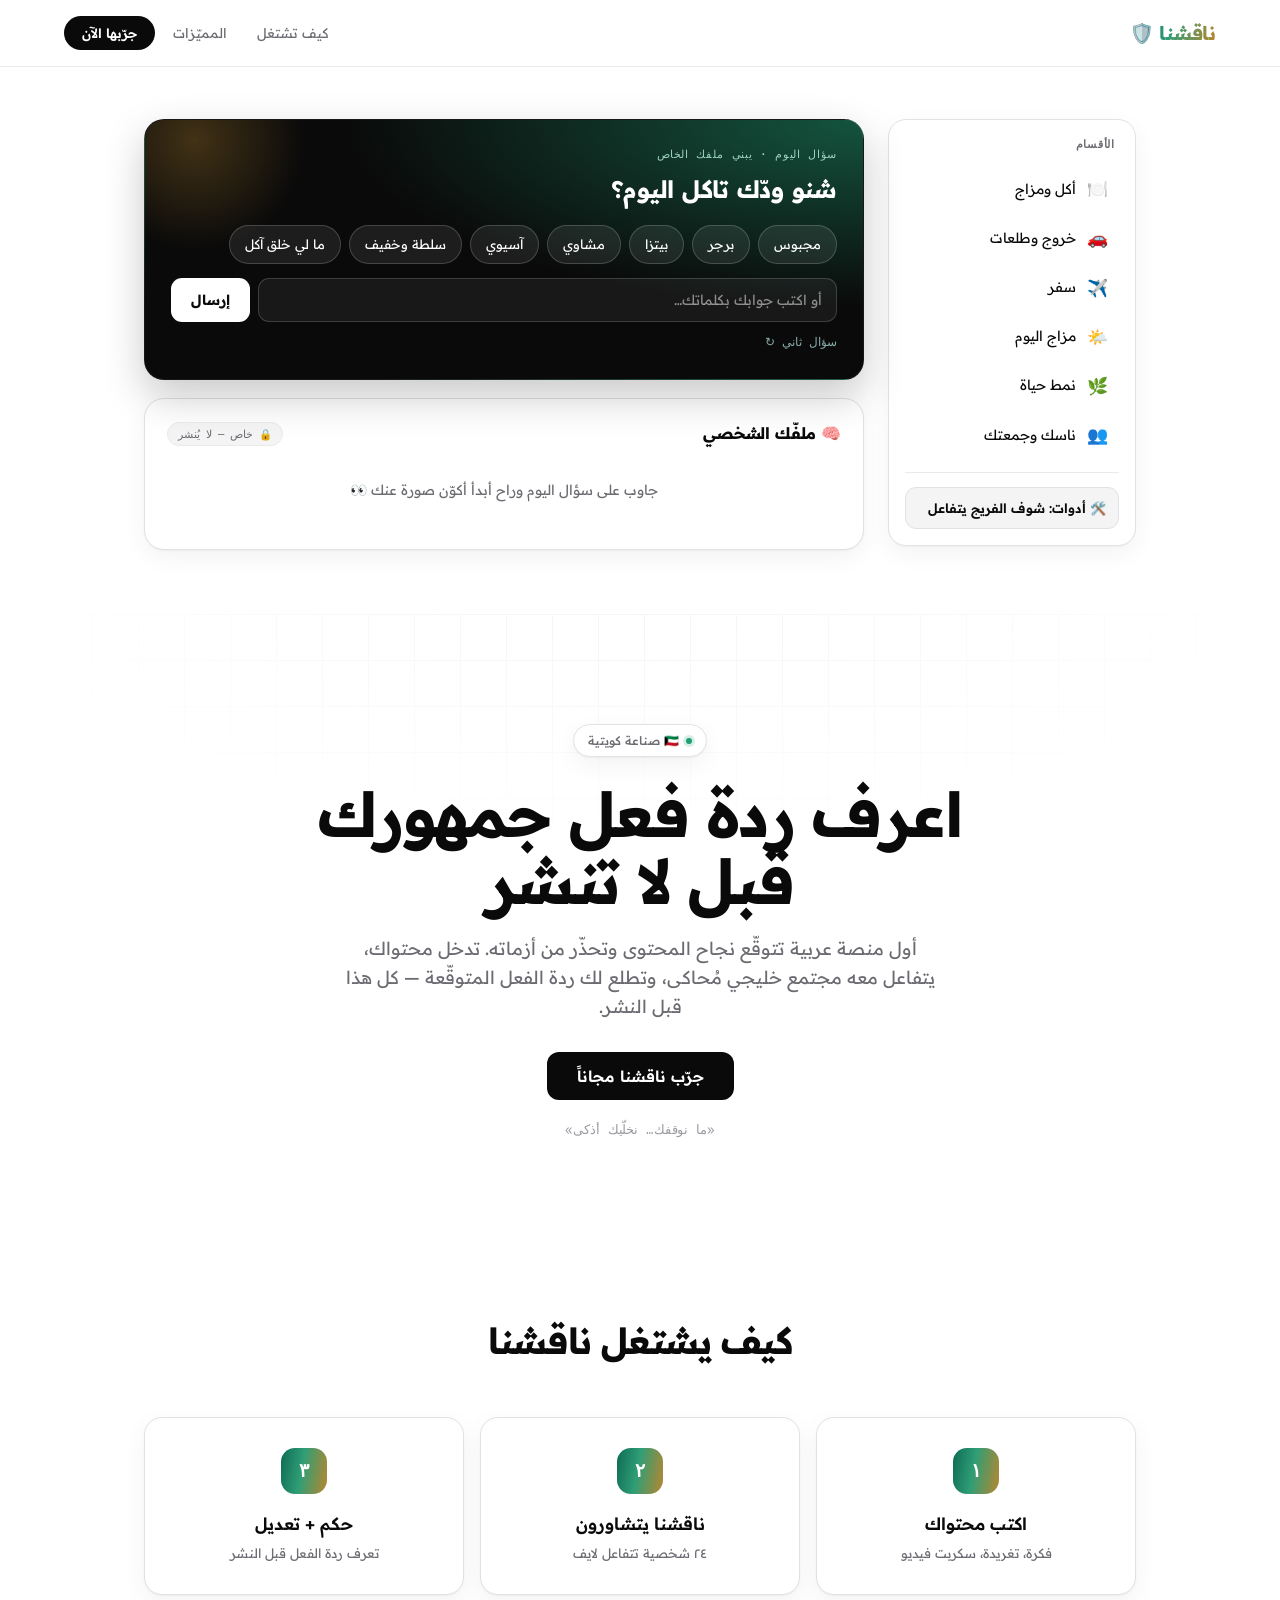
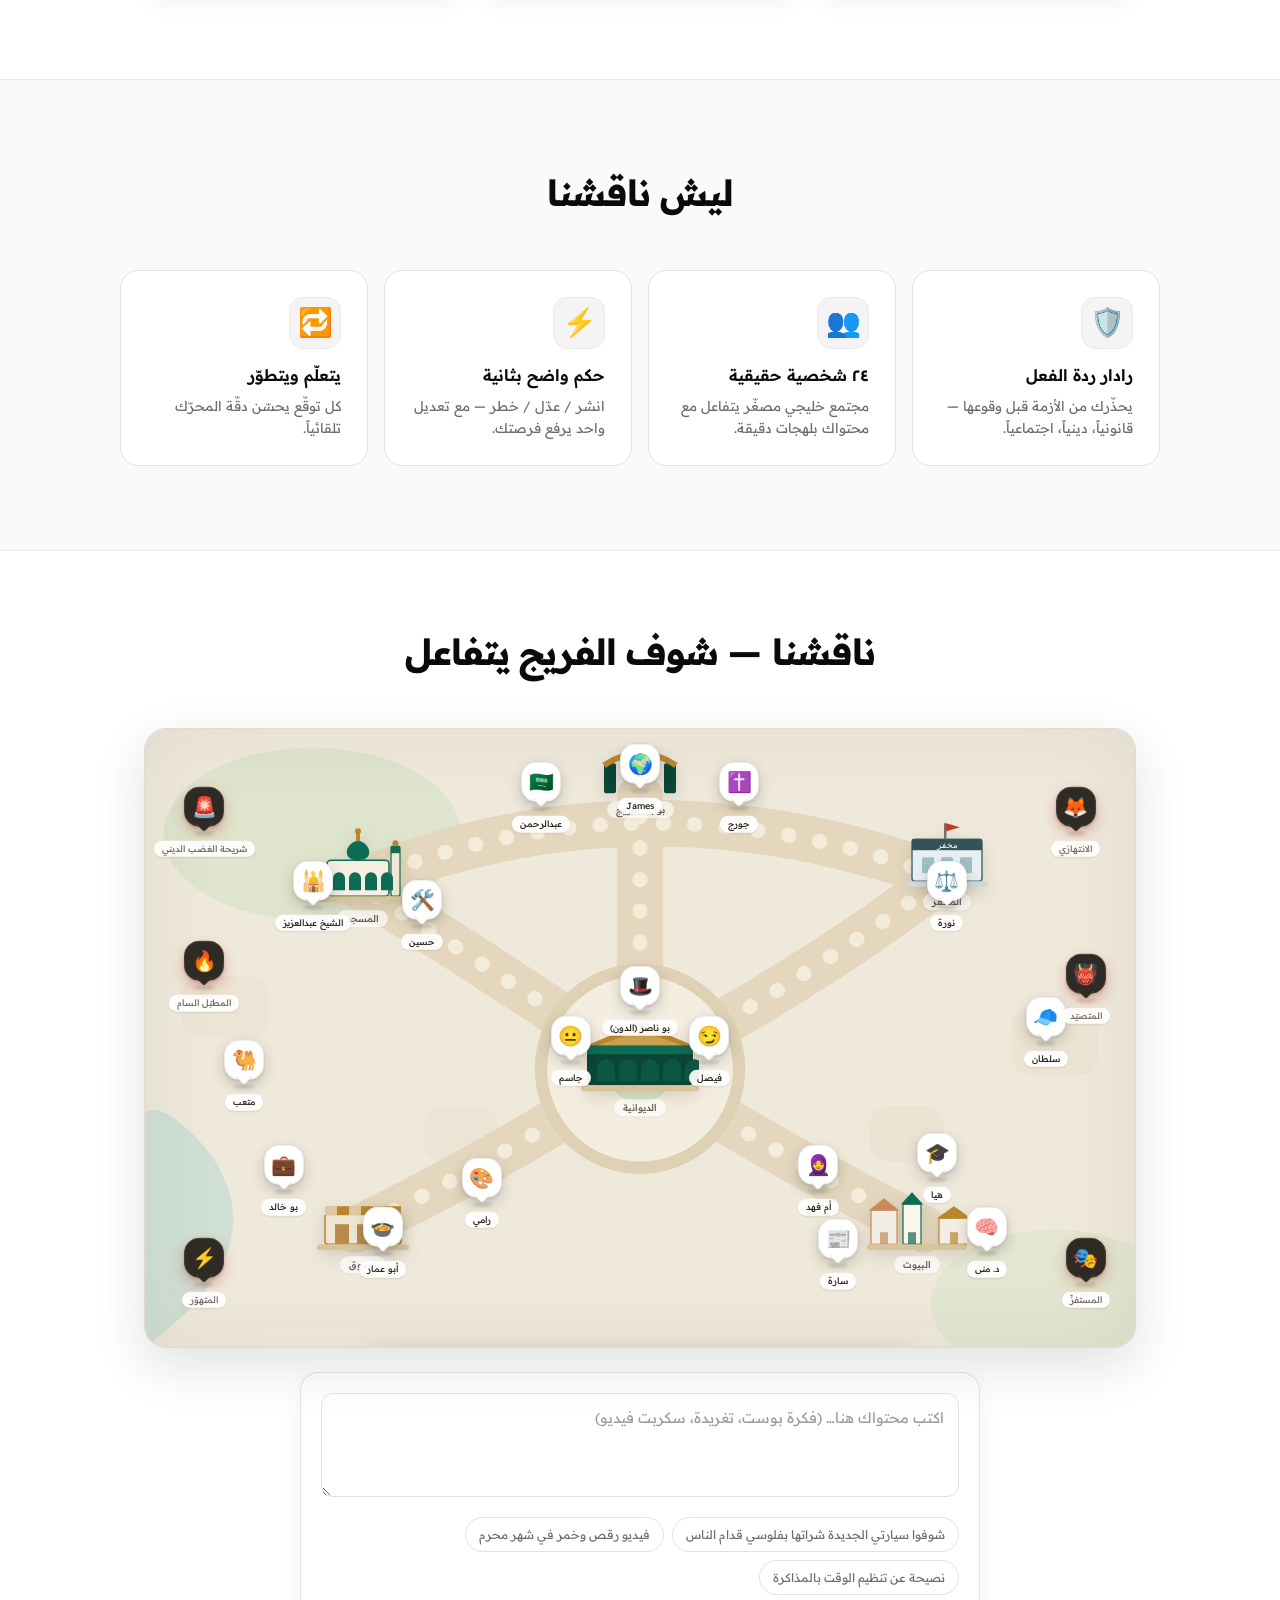
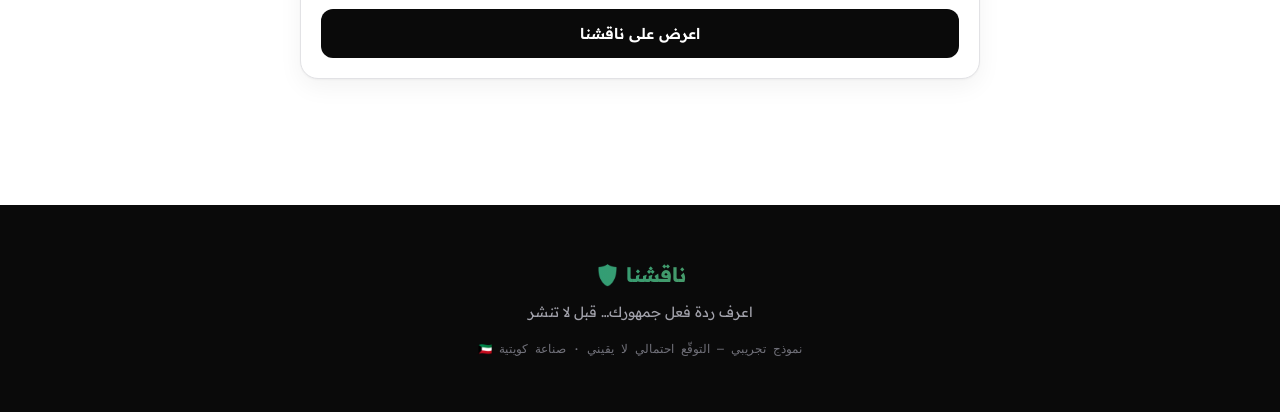
==== commit 93ef3423: "Rename product «الديوانية» → «ناقشنا» across all user-facing text All product name references update" ====
--- a/diwaniya/index.html
+++ b/diwaniya/index.html
@@ -3,7 +3,7 @@
 <head>
 <meta charset="UTF-8">
 <meta name="viewport" content="width=device-width, initial-scale=1.0">
-<title>الديوانية — اعرف ردة فعل جمهورك قبل لا تنشر</title>
+<title>ناقشنا — اعرف ردة فعل جمهورك قبل لا تنشر</title>
 <link rel="preconnect" href="https://fonts.googleapis.com">
 <link rel="preconnect" href="https://fonts.gstatic.com" crossorigin>
 <link href="https://fonts.googleapis.com/css2?family=Readex+Pro:wght@200;300;400;500;600;700&family=JetBrains+Mono:wght@400;500;600&display=swap" rel="stylesheet">
--- a/diwaniya/freej.css
+++ b/diwaniya/freej.css
@@ -13,19 +13,19 @@
 /* ===== المسرح ===== */
 .fj-scene{
   position:relative; width:100%; aspect-ratio:16/10; max-height:86vh; min-height:460px;
-  border-radius:20px; overflow:hidden; isolation:isolate;
-  background:
-    radial-gradient(120% 80% at 50% 0%, #EAF3EF 0%, #EFEADD 48%, #E7DBC6 100%);
+  border-radius:22px; overflow:hidden; isolation:isolate;
+  background:#EFE9DB;
   border:1px solid var(--fj-line);
-  box-shadow:0 10px 40px rgba(46,42,36,.10), inset 0 2px 18px rgba(255,255,255,.5);
+  box-shadow:0 18px 50px rgba(46,42,36,.14), inset 0 1px 0 rgba(255,255,255,.6);
   font-family:inherit; user-select:none;
 }
-/* أرضية الفريج (ساحة رملية) */
+/* طبقة الخريطة (شوارع/ساحة/مسطّحات) */
+.fj-basemap{ position:absolute; inset:0; z-index:0; pointer-events:none; }
+.fj-basemap svg{ display:block; width:100%; height:100%; }
+/* ظلّ حوافّ ناعم يعطي عمق الخريطة */
 .fj-scene::before{
-  content:""; position:absolute; left:50%; top:54%; transform:translate(-50%,-50%);
-  width:62%; height:46%; border-radius:50%;
-  background:radial-gradient(closest-side, rgba(184,134,47,.14), transparent 75%);
-  z-index:0;
+  content:""; position:absolute; inset:0; z-index:1; pointer-events:none;
+  box-shadow:inset 0 0 80px rgba(46,42,36,.07);
 }
 
 /* ===== المباني ===== */
@@ -35,9 +35,9 @@
 }
 .fj-building svg{ display:block; margin:0 auto; filter:drop-shadow(0 6px 8px rgba(46,42,36,.14)); }
 .fj-blabel{
-  font-size:10px; color:var(--fj-char); margin-top:3px; opacity:.6;
-  background:rgba(255,255,255,.55); border-radius:7px; padding:0 6px; display:inline-block;
-  transition:opacity .3s, font-weight .3s;
+  font-size:9.5px; font-weight:500; color:var(--fj-char); margin-top:5px; opacity:.72;
+  background:rgba(255,255,255,.88); border-radius:999px; padding:1px 9px; display:inline-block;
+  box-shadow:0 1px 2px rgba(46,42,36,.08); transition:opacity .3s, font-weight .3s;
 }
 .fj-building.lit{ transform:translate(-50%,-50%) scale(1.06); }
 .fj-building.lit svg{ filter:drop-shadow(0 0 14px rgba(184,134,47,.85)) drop-shadow(0 6px 8px rgba(46,42,36,.14)); }
@@ -54,26 +54,34 @@
 }
 @keyframes fjbob{ 0%,100%{transform:translateY(0)} 50%{transform:translateY(-3px)} }
 .fj-tok{
-  width:38px; height:38px; border-radius:50%;
-  background:linear-gradient(160deg,#FCFAF4,var(--fj-sand));
-  border:2px solid var(--fj-gold); display:flex; align-items:center; justify-content:center;
-  font-size:19px; box-shadow:0 3px 7px rgba(46,42,36,.22);
-  position:relative; z-index:2; transition:transform .3s ease, box-shadow .3s ease;
+  width:40px; height:40px; border-radius:15px;
+  background:#fff; border:1px solid rgba(46,42,36,.10);
+  display:flex; align-items:center; justify-content:center;
+  font-size:20px; position:relative; z-index:2;
+  box-shadow:0 6px 14px rgba(46,42,36,.20), 0 1.5px 3px rgba(46,42,36,.12);
+  transition:transform .3s ease, box-shadow .3s ease, border-color .3s ease;
+}
+/* مؤشّر الدبوس (ذيل صغير تحت الماركر) */
+.fj-tok::after{
+  content:""; position:absolute; bottom:-4px; left:50%; width:11px; height:11px;
+  background:#fff; border-right:1px solid rgba(46,42,36,.10); border-bottom:1px solid rgba(46,42,36,.10);
+  border-radius:0 0 3px 0; transform:translateX(-50%) rotate(45deg); z-index:-1;
 }
 .fj-shadow{
-  width:26px; height:7px; border-radius:50%;
-  background:rgba(46,42,36,.18); margin-top:-2px; filter:blur(1.5px);
+  width:20px; height:5px; border-radius:50%;
+  background:rgba(46,42,36,.16); margin-top:4px; filter:blur(1.5px);
 }
 .fj-name{
-  font-size:9px; color:var(--fj-char); margin-top:3px;
-  background:rgba(255,255,255,.78); padding:0 5px; border-radius:7px;
-  white-space:nowrap; opacity:.85;
+  font-size:9px; font-weight:500; color:var(--fj-char); margin-top:5px;
+  background:rgba(255,255,255,.92); padding:1px 8px; border-radius:999px;
+  white-space:nowrap; box-shadow:0 1px 2px rgba(46,42,36,.12);
 }
 /* الطيف السلبي على الأطراف */
 .fj-ava.dark .fj-tok{
-  border-color:#473f37; background:linear-gradient(160deg,#3a3530,#2E2A24);
-  box-shadow:0 0 10px rgba(192,57,43,.55);
+  border-color:#473f37; background:#2E2A24; color:#fff;
+  box-shadow:0 6px 14px rgba(192,57,43,.32), 0 1.5px 3px rgba(46,42,36,.2);
 }
+.fj-ava.dark .fj-tok::after{ background:#2E2A24; border-color:#473f37; }
 .fj-ava.dark .fj-name{ color:#7a7066; }
 /* أثناء الكلام */
 .fj-ava.speaking{ z-index:30; }
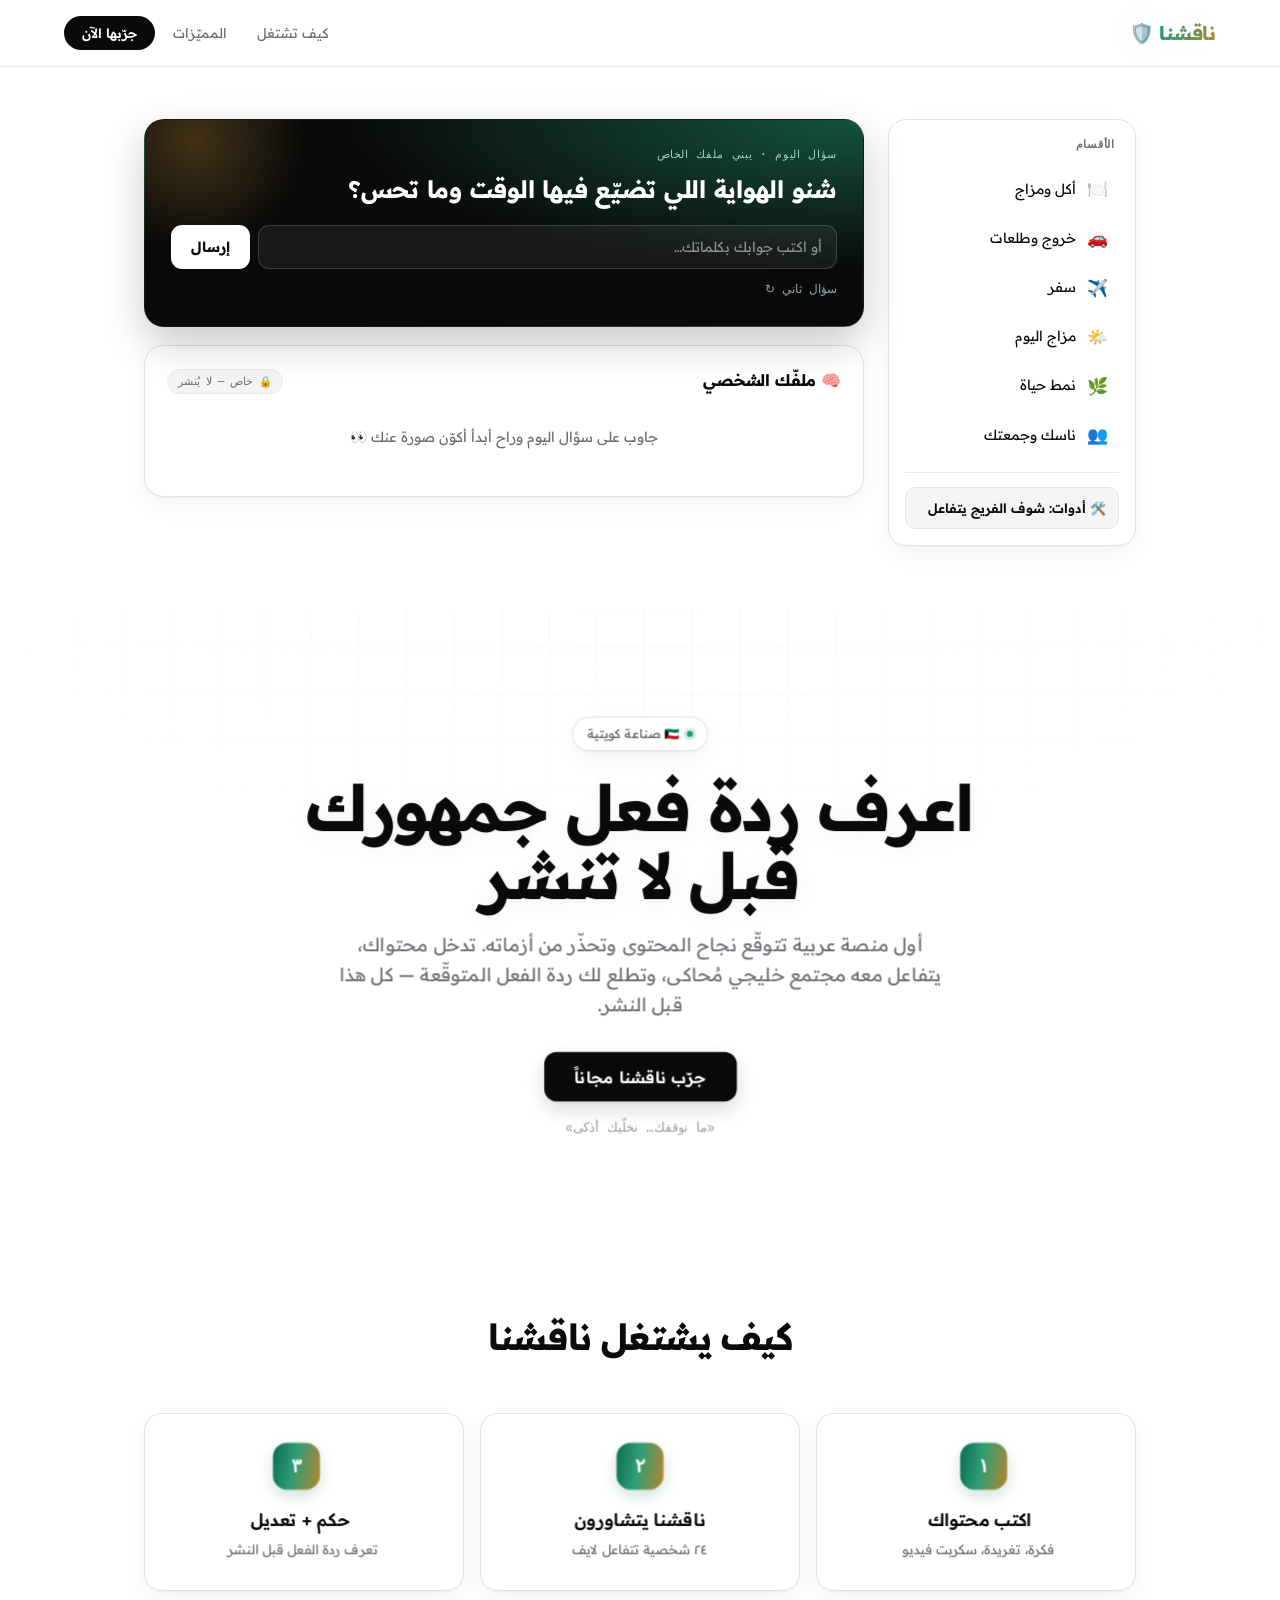
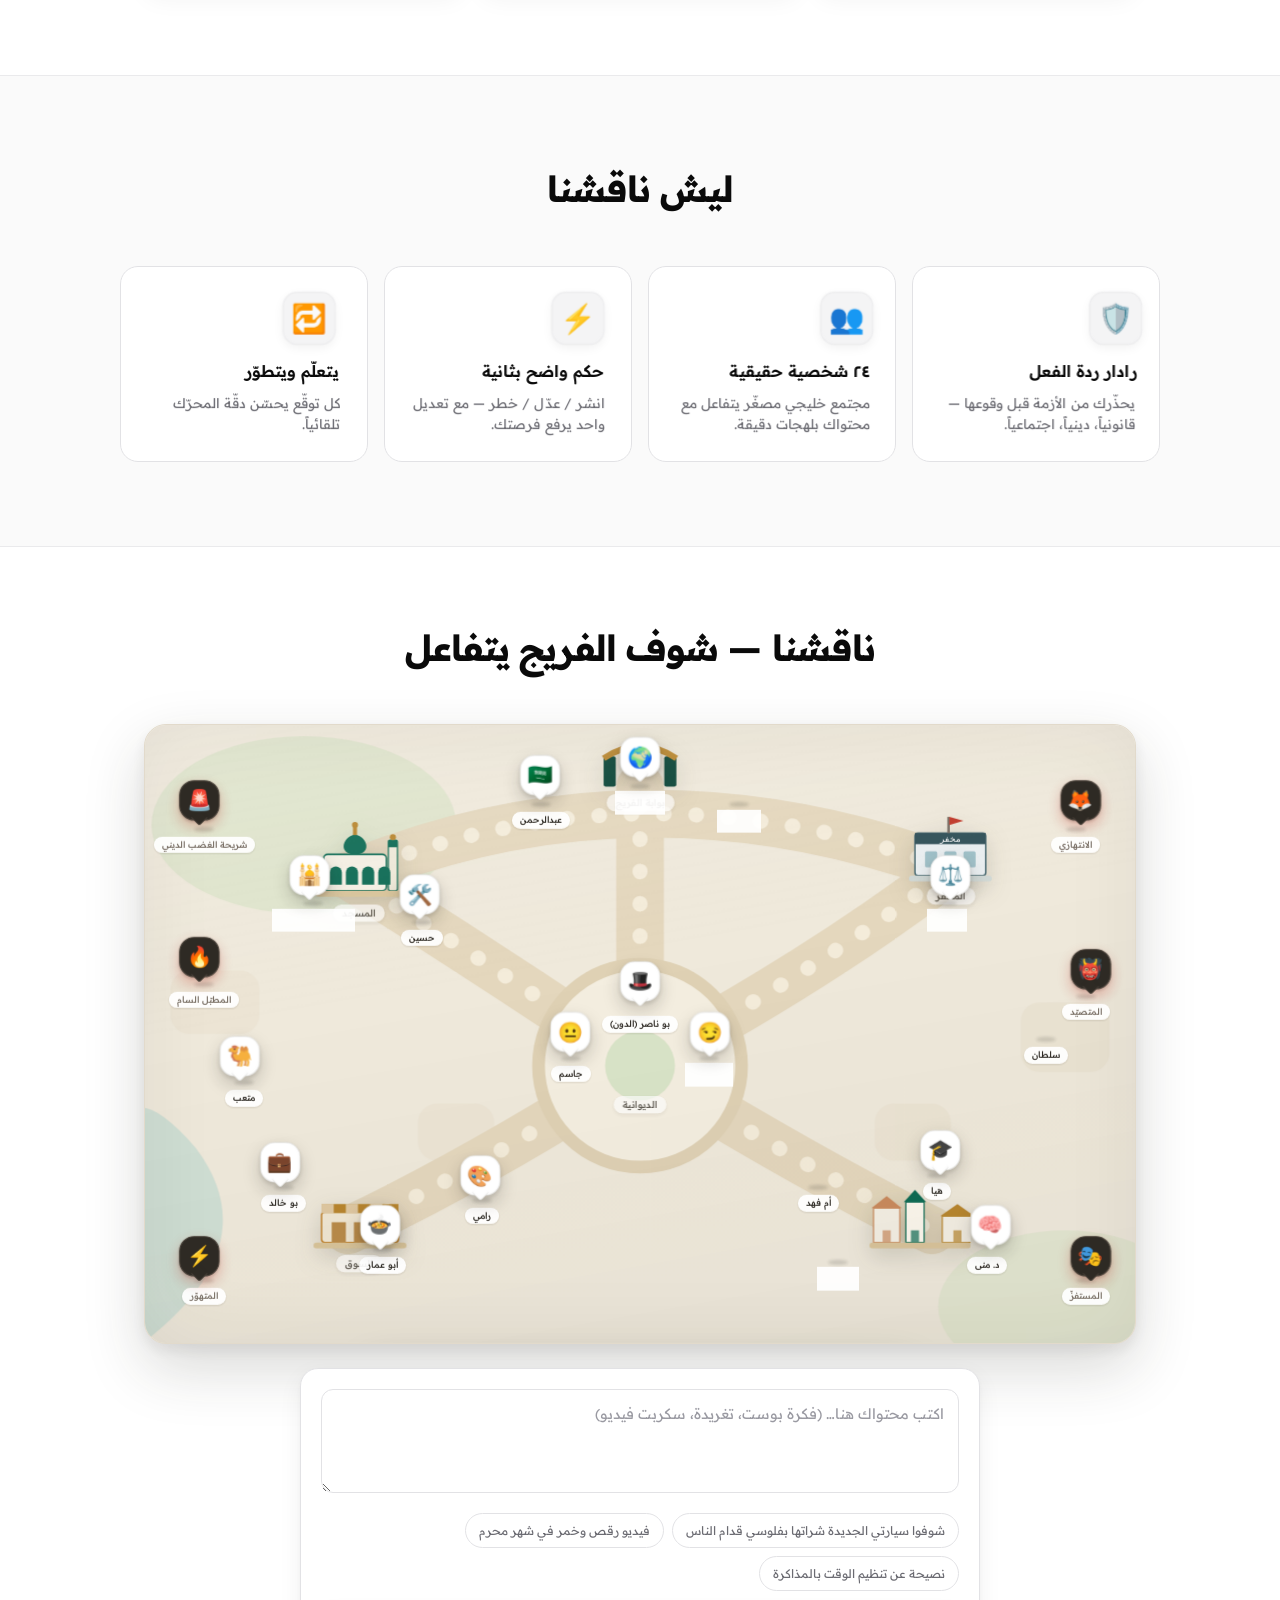
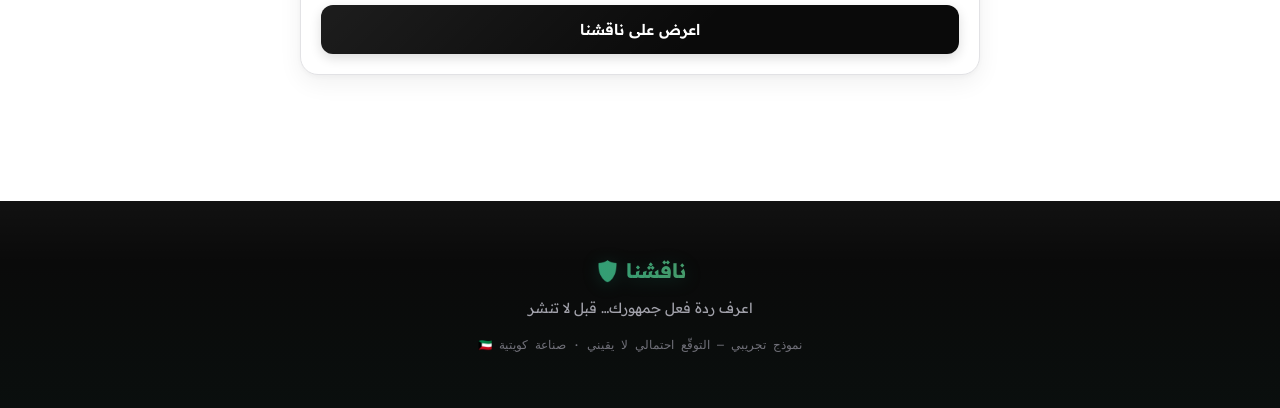
==== commit 6951f56e: "Add 3D depth effects across the entire design - Hero: perspective + translateZ layers create paralla" ====
--- a/diwaniya/index.html
+++ b/diwaniya/index.html
@@ -32,9 +32,12 @@
   .dw-header{display:flex;justify-content:space-between;align-items:center;
     padding:14px clamp(20px,6%,64px);background:rgba(255,255,255,.72);
     -webkit-backdrop-filter:saturate(180%) blur(12px);backdrop-filter:saturate(180%) blur(12px);
-    position:sticky;top:0;z-index:50;border-bottom:1px solid var(--line);}
+    position:sticky;top:0;z-index:50;border-bottom:1px solid var(--line);
+    transform:translateZ(0);}
   .dw-logo{font-size:19px;font-weight:700;color:var(--ink);letter-spacing:-.01em;
-    background:var(--grad);-webkit-background-clip:text;background-clip:text;-webkit-text-fill-color:transparent;}
+    background:var(--grad);-webkit-background-clip:text;background-clip:text;-webkit-text-fill-color:transparent;
+    transition:transform .2s;text-shadow:0 0 30px rgba(14,107,84,.12);}
+  .dw-logo:hover{transform:scale(1.03) translateZ(2px);}
   .dw-shield{-webkit-text-fill-color:initial;}
   .dw-nav{display:flex;align-items:center;gap:6px;}
   .dw-navlink{color:var(--mute);text-decoration:none;font-size:13.5px;transition:.15s;padding:8px 12px;border-radius:8px;}
@@ -43,28 +46,38 @@
     padding:9px 18px;font-family:inherit;font-size:13px;font-weight:600;cursor:pointer;transition:.18s;}
   .dw-cta-sm:hover{transform:translateY(-1px);box-shadow:0 6px 16px rgba(10,10,10,.18);}
 
-  /* الهيرو */
+  /* الهيرو — 3D perspective depth */
   .dw-hero{background:var(--bg);color:var(--ink);text-align:center;
-    padding:clamp(56px,9vw,110px) clamp(20px,6%,64px) clamp(48px,7vw,88px);position:relative;overflow:hidden;}
+    padding:clamp(56px,9vw,110px) clamp(20px,6%,64px) clamp(48px,7vw,88px);position:relative;overflow:hidden;
+    perspective:1200px;transform-style:preserve-3d;}
   .dw-hero::before{content:"";position:absolute;inset:-40% 0 auto 0;height:560px;z-index:0;pointer-events:none;
-    background:radial-gradient(60% 60% at 50% 0%, rgba(47,158,118,.14) 0%, rgba(184,134,47,.08) 40%, transparent 72%);}
+    background:radial-gradient(60% 60% at 50% 0%, rgba(47,158,118,.14) 0%, rgba(184,134,47,.08) 40%, transparent 72%);
+    transform:translateZ(-60px) scale(1.15);transform-style:preserve-3d;}
   .dw-hero::after{content:"";position:absolute;inset:0;z-index:0;pointer-events:none;opacity:.5;
     background-image:linear-gradient(var(--line) 1px,transparent 1px),linear-gradient(90deg,var(--line) 1px,transparent 1px);
     background-size:46px 46px;-webkit-mask-image:radial-gradient(70% 55% at 50% 0%,#000,transparent 75%);
-    mask-image:radial-gradient(70% 55% at 50% 0%,#000,transparent 75%);}
+    mask-image:radial-gradient(70% 55% at 50% 0%,#000,transparent 75%);
+    transform:translateZ(-30px) scale(1.06);transform-style:preserve-3d;}
   .dw-hero>*{position:relative;z-index:1;}
   .dw-hero-badge{display:inline-flex;align-items:center;gap:7px;background:var(--bg);color:var(--mute);
     border:1px solid var(--line2);border-radius:999px;padding:6px 14px;font-size:12px;font-weight:500;
-    margin-bottom:24px;box-shadow:var(--shadow);}
+    margin-bottom:24px;box-shadow:var(--shadow);
+    transform:translateZ(20px);transition:transform .25s;}
   .dw-hero-badge::before{content:"";width:6px;height:6px;border-radius:50%;background:var(--safe);
-    box-shadow:0 0 0 3px rgba(29,158,117,.18);}
+    box-shadow:0 0 0 3px rgba(29,158,117,.18),0 0 12px rgba(29,158,117,.3);animation:dw3dpulse 2s infinite;}
+  @keyframes dw3dpulse{0%,100%{box-shadow:0 0 0 3px rgba(29,158,117,.18),0 0 12px rgba(29,158,117,.3)}
+    50%{box-shadow:0 0 0 6px rgba(29,158,117,.08),0 0 24px rgba(29,158,117,.15)}}
   .dw-hero-title{font-size:clamp(34px,6.2vw,62px);font-weight:700;line-height:1.08;
-    letter-spacing:-.025em;margin-bottom:20px;color:var(--ink);}
-  .dw-hero-sub{font-size:clamp(15px,2vw,18px);color:var(--mute);max-width:600px;margin:0 auto 30px;line-height:1.6;}
+    letter-spacing:-.025em;margin-bottom:20px;color:var(--ink);
+    transform:translateZ(40px);text-shadow:0 4px 24px rgba(10,10,10,.06);}
+  .dw-hero-sub{font-size:clamp(15px,2vw,18px);color:var(--mute);max-width:600px;margin:0 auto 30px;line-height:1.6;
+    transform:translateZ(25px);}
   .dw-cta-lg{background:var(--ink);color:#fff;border:none;border-radius:12px;
-    padding:14px 30px;font-family:inherit;font-size:15.5px;font-weight:600;cursor:pointer;transition:.18s;}
-  .dw-cta-lg:hover{transform:translateY(-2px);box-shadow:0 14px 30px rgba(10,10,10,.22);}
-  .dw-hero-note{margin-top:20px;font-family:var(--mono);font-size:12.5px;color:var(--mute2);letter-spacing:-.01em;}
+    padding:14px 30px;font-family:inherit;font-size:15.5px;font-weight:600;cursor:pointer;transition:.25s;
+    transform:translateZ(35px);box-shadow:0 8px 20px rgba(10,10,10,.16);}
+  .dw-cta-lg:hover{transform:translateZ(50px) translateY(-2px);box-shadow:0 18px 40px rgba(10,10,10,.25);}
+  .dw-hero-note{margin-top:20px;font-family:var(--mono);font-size:12.5px;color:var(--mute2);letter-spacing:-.01em;
+    transform:translateZ(10px);}
 
   /* الأقسام */
   .dw-section{padding:clamp(48px,7vw,84px) clamp(20px,6%,64px);max-width:1120px;margin:0 auto;}
@@ -72,30 +85,45 @@
   .dw-sec-title{font-size:clamp(24px,3.4vw,36px);font-weight:700;text-align:center;color:var(--ink);
     letter-spacing:-.025em;margin-bottom:clamp(28px,4vw,48px);}
 
-  /* الخطوات */
-  .dw-steps{display:flex;gap:16px;flex-wrap:wrap;justify-content:center;}
+  /* الخطوات — 3D tilt cards */
+  .dw-steps{display:flex;gap:16px;flex-wrap:wrap;justify-content:center;perspective:900px;}
   .dw-step{flex:1;min-width:220px;max-width:320px;background:var(--card);border:1px solid var(--line2);
-    border-radius:18px;padding:30px 24px;text-align:center;transition:.2s;box-shadow:var(--shadow);}
-  .dw-step:hover{transform:translateY(-3px);border-color:#D6D6DA;}
+    border-radius:18px;padding:30px 24px;text-align:center;
+    transition:transform .35s ease,box-shadow .35s ease,border-color .35s ease;
+    box-shadow:var(--shadow);transform-style:preserve-3d;will-change:transform;}
+  .dw-step:hover{transform:rotateY(-4deg) rotateX(3deg) translateZ(12px) translateY(-4px);
+    border-color:#D6D6DA;box-shadow:0 20px 40px rgba(10,10,10,.10),0 4px 8px rgba(10,10,10,.06);}
+  .dw-step:nth-child(2):hover{transform:rotateX(4deg) translateZ(16px) translateY(-5px);}
+  .dw-step:nth-child(3):hover{transform:rotateY(4deg) rotateX(3deg) translateZ(12px) translateY(-4px);}
   .dw-step-num{width:46px;height:46px;border-radius:14px;background:var(--grad);color:#fff;
-    font-family:var(--mono);font-size:19px;font-weight:600;display:flex;align-items:center;justify-content:center;margin:0 auto 16px;}
-  .dw-step-title{font-size:17px;font-weight:600;margin-bottom:6px;color:var(--ink);}
-  .dw-step-desc{font-size:13px;color:var(--mute);}
-
-  /* المميّزات */
-  .dw-features{display:grid;grid-template-columns:repeat(auto-fit,minmax(240px,1fr));gap:16px;max-width:1040px;margin:0 auto;}
-  .dw-feature{background:var(--card);border:1px solid var(--line2);border-radius:18px;padding:26px;text-align:right;transition:.2s;}
-  .dw-feature:hover{transform:translateY(-3px);box-shadow:var(--shadow);border-color:#D6D6DA;}
+    font-family:var(--mono);font-size:19px;font-weight:600;display:flex;align-items:center;justify-content:center;margin:0 auto 16px;
+    transform:translateZ(20px);box-shadow:0 6px 16px rgba(14,107,84,.2);}
+  .dw-step-title{font-size:17px;font-weight:600;margin-bottom:6px;color:var(--ink);transform:translateZ(10px);}
+  .dw-step-desc{font-size:13px;color:var(--mute);transform:translateZ(5px);}
+
+  /* المميّزات — 3D depth cards */
+  .dw-features{display:grid;grid-template-columns:repeat(auto-fit,minmax(240px,1fr));gap:16px;max-width:1040px;margin:0 auto;perspective:1000px;}
+  .dw-feature{background:var(--card);border:1px solid var(--line2);border-radius:18px;padding:26px;text-align:right;
+    transition:transform .35s ease,box-shadow .35s ease,border-color .35s ease;
+    transform-style:preserve-3d;will-change:transform;}
+  .dw-feature:hover{transform:rotateX(4deg) rotateY(2deg) translateZ(10px) translateY(-4px);
+    box-shadow:0 20px 50px rgba(10,10,10,.10),0 4px 12px rgba(10,10,10,.05);border-color:#D6D6DA;}
+  .dw-feature:nth-child(even):hover{transform:rotateX(-3deg) rotateY(-2deg) translateZ(10px) translateY(-4px);}
   .dw-feature-icon{font-size:28px;margin-bottom:14px;display:inline-flex;width:52px;height:52px;
-    align-items:center;justify-content:center;border-radius:14px;background:var(--bg3);border:1px solid var(--line);}
-  .dw-feature-title{font-size:16px;font-weight:600;color:var(--ink);margin-bottom:7px;}
-  .dw-feature-desc{font-size:13.5px;color:var(--mute);line-height:1.6;}
+    align-items:center;justify-content:center;border-radius:14px;background:var(--bg3);border:1px solid var(--line);
+    transform:translateZ(18px);box-shadow:0 4px 12px rgba(10,10,10,.06);transition:transform .3s,box-shadow .3s;}
+  .dw-feature:hover .dw-feature-icon{transform:translateZ(28px) scale(1.06);box-shadow:0 8px 20px rgba(14,107,84,.12);}
+  .dw-feature-title{font-size:16px;font-weight:600;color:var(--ink);margin-bottom:7px;transform:translateZ(8px);}
+  .dw-feature-desc{font-size:13.5px;color:var(--mute);line-height:1.6;transform:translateZ(4px);}
 
   /* التطبيق (أداة الفريج — مساحة واسعة للأنميشن) */
   .dw-app{padding:clamp(40px,6vw,72px) clamp(20px,6%,64px);max-width:1120px;margin:0 auto;}
   #dwFreej{margin-bottom:24px;}
   .dw-app-card{background:var(--card);border:1px solid var(--line2);border-radius:18px;padding:20px;
-    max-width:680px;margin:0 auto;box-shadow:var(--shadow);}
+    max-width:680px;margin:0 auto;box-shadow:0 8px 24px rgba(10,10,10,.06),0 2px 6px rgba(10,10,10,.04);
+    transform-style:preserve-3d;transition:transform .3s,box-shadow .3s;}
+  .dw-app-card:hover{transform:translateY(-2px) rotateX(0.5deg);
+    box-shadow:0 16px 36px rgba(10,10,10,.08),0 4px 10px rgba(10,10,10,.05);}
   .dw-input{width:100%;border:1px solid var(--line2);border-radius:12px;padding:14px;
     font-family:inherit;font-size:14.5px;resize:vertical;min-height:104px;color:var(--ink);background:var(--bg);transition:.15s;}
   .dw-input::placeholder{color:var(--mute2);}
@@ -105,8 +133,11 @@
     font-size:12px;cursor:pointer;transition:.15s;color:var(--mute);}
   .dw-chip:hover{background:var(--ink);color:#fff;border-color:var(--ink);}
   .dw-run{width:100%;background:var(--ink);color:#fff;border:none;border-radius:12px;
-    padding:15px;font-family:inherit;font-size:15px;font-weight:600;cursor:pointer;margin-top:14px;transition:.18s;}
-  .dw-run:hover{transform:translateY(-1px);box-shadow:0 10px 24px rgba(10,10,10,.2);}
+    padding:15px;font-family:inherit;font-size:15px;font-weight:600;cursor:pointer;margin-top:14px;
+    transition:transform .25s,box-shadow .25s;
+    box-shadow:0 4px 12px rgba(10,10,10,.14);position:relative;overflow:hidden;}
+  .dw-run::before{content:"";position:absolute;inset:0;background:linear-gradient(135deg,rgba(255,255,255,.08) 0%,transparent 60%);pointer-events:none;}
+  .dw-run:hover{transform:translateY(-2px) scale(1.01);box-shadow:0 14px 30px rgba(10,10,10,.22);}
 
   /* التشاور */
   .dw-result{margin:24px auto 0;max-width:680px;}
@@ -118,10 +149,13 @@
   .dw-dot:nth-child(3){animation-delay:.4s;}
   @keyframes dwb{0%,80%,100%{opacity:.25;transform:scale(.85);}40%{opacity:1;transform:scale(1.1);}}
 
-  /* النتيجة */
-  .dw-verdict{text-align:center;padding:20px;border-radius:16px;margin-bottom:14px;color:#fff;}
-  .dw-verdict-v{font-size:25px;font-weight:700;letter-spacing:-.02em;}
-  .dw-verdict-r{font-size:13px;opacity:.92;margin-top:4px;font-family:var(--mono);}
+  /* النتيجة — 3D verdict */
+  .dw-verdict{text-align:center;padding:20px;border-radius:16px;margin-bottom:14px;color:#fff;
+    transform-style:preserve-3d;perspective:600px;
+    box-shadow:0 12px 32px rgba(0,0,0,.18);position:relative;overflow:hidden;}
+  .dw-verdict::before{content:"";position:absolute;inset:0;background:linear-gradient(135deg,rgba(255,255,255,.15) 0%,transparent 50%);pointer-events:none;border-radius:inherit;}
+  .dw-verdict-v{font-size:25px;font-weight:700;letter-spacing:-.02em;transform:translateZ(16px);text-shadow:0 2px 8px rgba(0,0,0,.2);}
+  .dw-verdict-r{font-size:13px;opacity:.92;margin-top:4px;font-family:var(--mono);transform:translateZ(8px);}
   .dw-dials{display:flex;gap:10px;margin-bottom:14px;}
   .dw-dial{flex:1;background:var(--card);border:1px solid var(--line2);border-radius:14px;padding:16px;text-align:center;}
   .dw-dial-lbl{font-size:11px;color:var(--mute);}
@@ -148,8 +182,12 @@
   .dw-edit-t{font-size:13px;color:var(--mute);}
   .dw-conf{text-align:center;font-size:11px;color:var(--mute2);margin-top:14px;font-family:var(--mono);}
 
-  /* لوحة تحليل النقاش */
-  .dw-analysis{background:var(--card);border:1px solid var(--line2);border-radius:18px;padding:18px;margin:14px 0;box-shadow:var(--shadow);}
+  /* لوحة تحليل النقاش — 3D panel */
+  .dw-analysis{background:var(--card);border:1px solid var(--line2);border-radius:18px;padding:18px;margin:14px 0;
+    box-shadow:0 12px 32px rgba(10,10,10,.06),0 2px 6px rgba(10,10,10,.04);
+    transform-style:preserve-3d;transition:transform .3s,box-shadow .3s;}
+  .dw-analysis:hover{transform:translateY(-2px) rotateX(1deg);
+    box-shadow:0 18px 40px rgba(10,10,10,.08),0 4px 10px rgba(10,10,10,.05);}
   .dw-an-h{font-size:15px;font-weight:700;color:var(--ink);margin-bottom:10px;letter-spacing:-.01em;}
   .dw-an-sum{font-size:13.5px;color:var(--ink2);line-height:1.7;background:var(--bg2);border-radius:12px;
     padding:12px 14px;border-right:3px solid var(--gold);}
@@ -168,12 +206,16 @@
   .dw-an-nm{font-size:13px;font-weight:600;color:var(--ink);}
   .dw-an-line{font-size:12.5px;color:var(--mute);line-height:1.6;}
 
-  /* الفوتر */
-  .dw-footer{background:var(--ink);color:#fff;text-align:center;padding:54px clamp(20px,6%,64px);margin-top:30px;}
+  /* الفوتر — 3D layered */
+  .dw-footer{background:var(--ink);color:#fff;text-align:center;padding:54px clamp(20px,6%,64px);margin-top:30px;
+    position:relative;overflow:hidden;}
+  .dw-footer::before{content:"";position:absolute;inset:0;
+    background:linear-gradient(180deg,rgba(255,255,255,.03) 0%,transparent 30%,rgba(14,107,84,.05) 100%);pointer-events:none;}
   .dw-footer-logo{font-size:20px;font-weight:700;margin-bottom:10px;
-    background:var(--grad);-webkit-background-clip:text;background-clip:text;-webkit-text-fill-color:transparent;}
-  .dw-footer-tag{font-size:14px;color:#A1A1AA;margin-bottom:16px;}
-  .dw-footer-note{font-size:11.5px;color:#71717A;font-family:var(--mono);}
+    background:var(--grad);-webkit-background-clip:text;background-clip:text;-webkit-text-fill-color:transparent;
+    position:relative;filter:drop-shadow(0 2px 8px rgba(14,107,84,.3));}
+  .dw-footer-tag{font-size:14px;color:#A1A1AA;margin-bottom:16px;position:relative;}
+  .dw-footer-note{font-size:11.5px;color:#71717A;font-family:var(--mono);position:relative;}
 
   /* موبايل */
   @media(max-width:600px){
--- a/diwaniya/freej.css
+++ b/diwaniya/freej.css
@@ -10,56 +10,76 @@
   --fj-char:#2E2A24; --fj-line:#E2DACB;
 }
 
-/* ===== المسرح ===== */
+/* ===== المسرح — 3D perspective scene ===== */
 .fj-scene{
   position:relative; width:100%; aspect-ratio:16/10; max-height:86vh; min-height:460px;
   border-radius:22px; overflow:hidden; isolation:isolate;
   background:#EFE9DB;
   border:1px solid var(--fj-line);
-  box-shadow:0 18px 50px rgba(46,42,36,.14), inset 0 1px 0 rgba(255,255,255,.6);
+  box-shadow:0 24px 60px rgba(46,42,36,.18), 0 6px 16px rgba(46,42,36,.08), inset 0 1px 0 rgba(255,255,255,.6);
   font-family:inherit; user-select:none;
+  perspective:1400px; transform-style:preserve-3d;
+  transition:transform .4s ease;
 }
-/* طبقة الخريطة (شوارع/ساحة/مسطّحات) */
-.fj-basemap{ position:absolute; inset:0; z-index:0; pointer-events:none; }
+.fj-scene:hover{
+  transform:rotateX(1.5deg) rotateY(-0.5deg);
+  box-shadow:0 30px 70px rgba(46,42,36,.22), 0 8px 20px rgba(46,42,36,.10), inset 0 1px 0 rgba(255,255,255,.6);
+}
+/* طبقة الخريطة (شوارع/ساحة/مسطّحات) — خلفية 3D */
+.fj-basemap{ position:absolute; inset:0; z-index:0; pointer-events:none; transform:translateZ(-20px) scale(1.04); }
 .fj-basemap svg{ display:block; width:100%; height:100%; }
 /* ظلّ حوافّ ناعم يعطي عمق الخريطة */
 .fj-scene::before{
   content:""; position:absolute; inset:0; z-index:1; pointer-events:none;
   box-shadow:inset 0 0 80px rgba(46,42,36,.07);
+  transform:translateZ(5px);
+}
+/* طبقة ضوء عليا تعطي عمق */
+.fj-scene::after{
+  content:""; position:absolute; inset:0; z-index:2; pointer-events:none;
+  background:linear-gradient(170deg,rgba(255,255,255,.12) 0%,transparent 40%,rgba(46,42,36,.04) 100%);
+  transform:translateZ(10px);
 }
 
-/* ===== المباني ===== */
+/* ===== المباني — 3D elevated ===== */
 .fj-building{
-  position:absolute; transform:translate(-50%,-50%); text-align:center;
+  position:absolute; transform:translate(-50%,-50%) translateZ(10px); text-align:center;
   z-index:2; transition:filter .45s ease, transform .45s ease;
+  transform-style:preserve-3d;
 }
-.fj-building svg{ display:block; margin:0 auto; filter:drop-shadow(0 6px 8px rgba(46,42,36,.14)); }
+.fj-building svg{ display:block; margin:0 auto; filter:drop-shadow(0 8px 12px rgba(46,42,36,.18));
+  transition:filter .4s,transform .4s; transform:translateZ(5px); }
 .fj-blabel{
   font-size:9.5px; font-weight:500; color:var(--fj-char); margin-top:5px; opacity:.72;
   background:rgba(255,255,255,.88); border-radius:999px; padding:1px 9px; display:inline-block;
-  box-shadow:0 1px 2px rgba(46,42,36,.08); transition:opacity .3s, font-weight .3s;
+  box-shadow:0 2px 4px rgba(46,42,36,.1); transition:opacity .3s, font-weight .3s;
+  transform:translateZ(8px);
 }
-.fj-building.lit{ transform:translate(-50%,-50%) scale(1.06); }
-.fj-building.lit svg{ filter:drop-shadow(0 0 14px rgba(184,134,47,.85)) drop-shadow(0 6px 8px rgba(46,42,36,.14)); }
+.fj-building.lit{ transform:translate(-50%,-50%) translateZ(18px) scale(1.08); }
+.fj-building.lit svg{ filter:drop-shadow(0 0 18px rgba(184,134,47,.85)) drop-shadow(0 8px 12px rgba(46,42,36,.18));
+  transform:translateZ(12px); }
 .fj-building.lit .fj-blabel{ opacity:1; font-weight:700; color:var(--fj-dteal); }
 
-/* ===== الشخصيات ===== */
+/* ===== الشخصيات — 3D elevated pins ===== */
 .fj-ava{
   position:absolute; transform:translate(-50%,-50%); width:48px; z-index:6;
   transition:left .95s cubic-bezier(.45,0,.2,1), top .95s cubic-bezier(.45,0,.2,1), opacity .5s, filter .5s;
+  transform-style:preserve-3d;
 }
 .fj-ava-inner{
   display:flex; flex-direction:column; align-items:center;
   animation:fjbob 3.2s ease-in-out infinite;
+  transform-style:preserve-3d;
 }
-@keyframes fjbob{ 0%,100%{transform:translateY(0)} 50%{transform:translateY(-3px)} }
+@keyframes fjbob{ 0%,100%{transform:translateY(0) translateZ(0)} 50%{transform:translateY(-3px) translateZ(8px)} }
 .fj-tok{
   width:40px; height:40px; border-radius:15px;
   background:#fff; border:1px solid rgba(46,42,36,.10);
   display:flex; align-items:center; justify-content:center;
   font-size:20px; position:relative; z-index:2;
-  box-shadow:0 6px 14px rgba(46,42,36,.20), 0 1.5px 3px rgba(46,42,36,.12);
+  box-shadow:0 8px 18px rgba(46,42,36,.22), 0 2px 4px rgba(46,42,36,.14);
   transition:transform .3s ease, box-shadow .3s ease, border-color .3s ease;
+  transform:translateZ(15px);
 }
 /* مؤشّر الدبوس (ذيل صغير تحت الماركر) */
 .fj-tok::after{
@@ -142,16 +162,18 @@
 .fj-vignette{ position:absolute; inset:0; z-index:18; pointer-events:none;
   box-shadow:inset 0 0 0 rgba(0,0,0,0); transition:box-shadow .7s ease; }
 
-/* ===== شريط الحكم (HUD) ===== */
+/* ===== شريط الحكم (HUD) — 3D floating ===== */
 .fj-hud{
-  position:absolute; left:50%; bottom:12px; transform:translateX(-50%) translateY(150%);
+  position:absolute; left:50%; bottom:12px; transform:translateX(-50%) translateY(150%) translateZ(40px);
   width:92%; max-width:540px; background:rgba(255,255,255,.93);
-  -webkit-backdrop-filter:blur(7px); backdrop-filter:blur(7px);
+  -webkit-backdrop-filter:blur(10px); backdrop-filter:blur(10px);
   border:1px solid var(--fj-line); border-radius:15px; padding:11px 15px;
   display:flex; align-items:center; gap:13px; z-index:32;
-  box-shadow:0 10px 30px rgba(46,42,36,.22); transition:transform .55s cubic-bezier(.34,1.4,.64,1);
+  box-shadow:0 16px 40px rgba(46,42,36,.24),0 4px 10px rgba(46,42,36,.10);
+  transition:transform .55s cubic-bezier(.34,1.4,.64,1),box-shadow .55s ease;
 }
-.fj-hud.show{ transform:translateX(-50%) translateY(0); }
+.fj-hud.show{ transform:translateX(-50%) translateY(0) translateZ(40px);
+  box-shadow:0 20px 50px rgba(46,42,36,.26),0 6px 14px rgba(46,42,36,.12); }
 .fj-hud-v{ font-size:16px; font-weight:800; padding:7px 13px; border-radius:11px; color:#fff; white-space:nowrap; }
 .fj-hud-meta{ font-size:11.5px; color:var(--fj-char); flex:1; line-height:1.6; }
 .fj-hud-meta b{ color:var(--fj-dteal); }
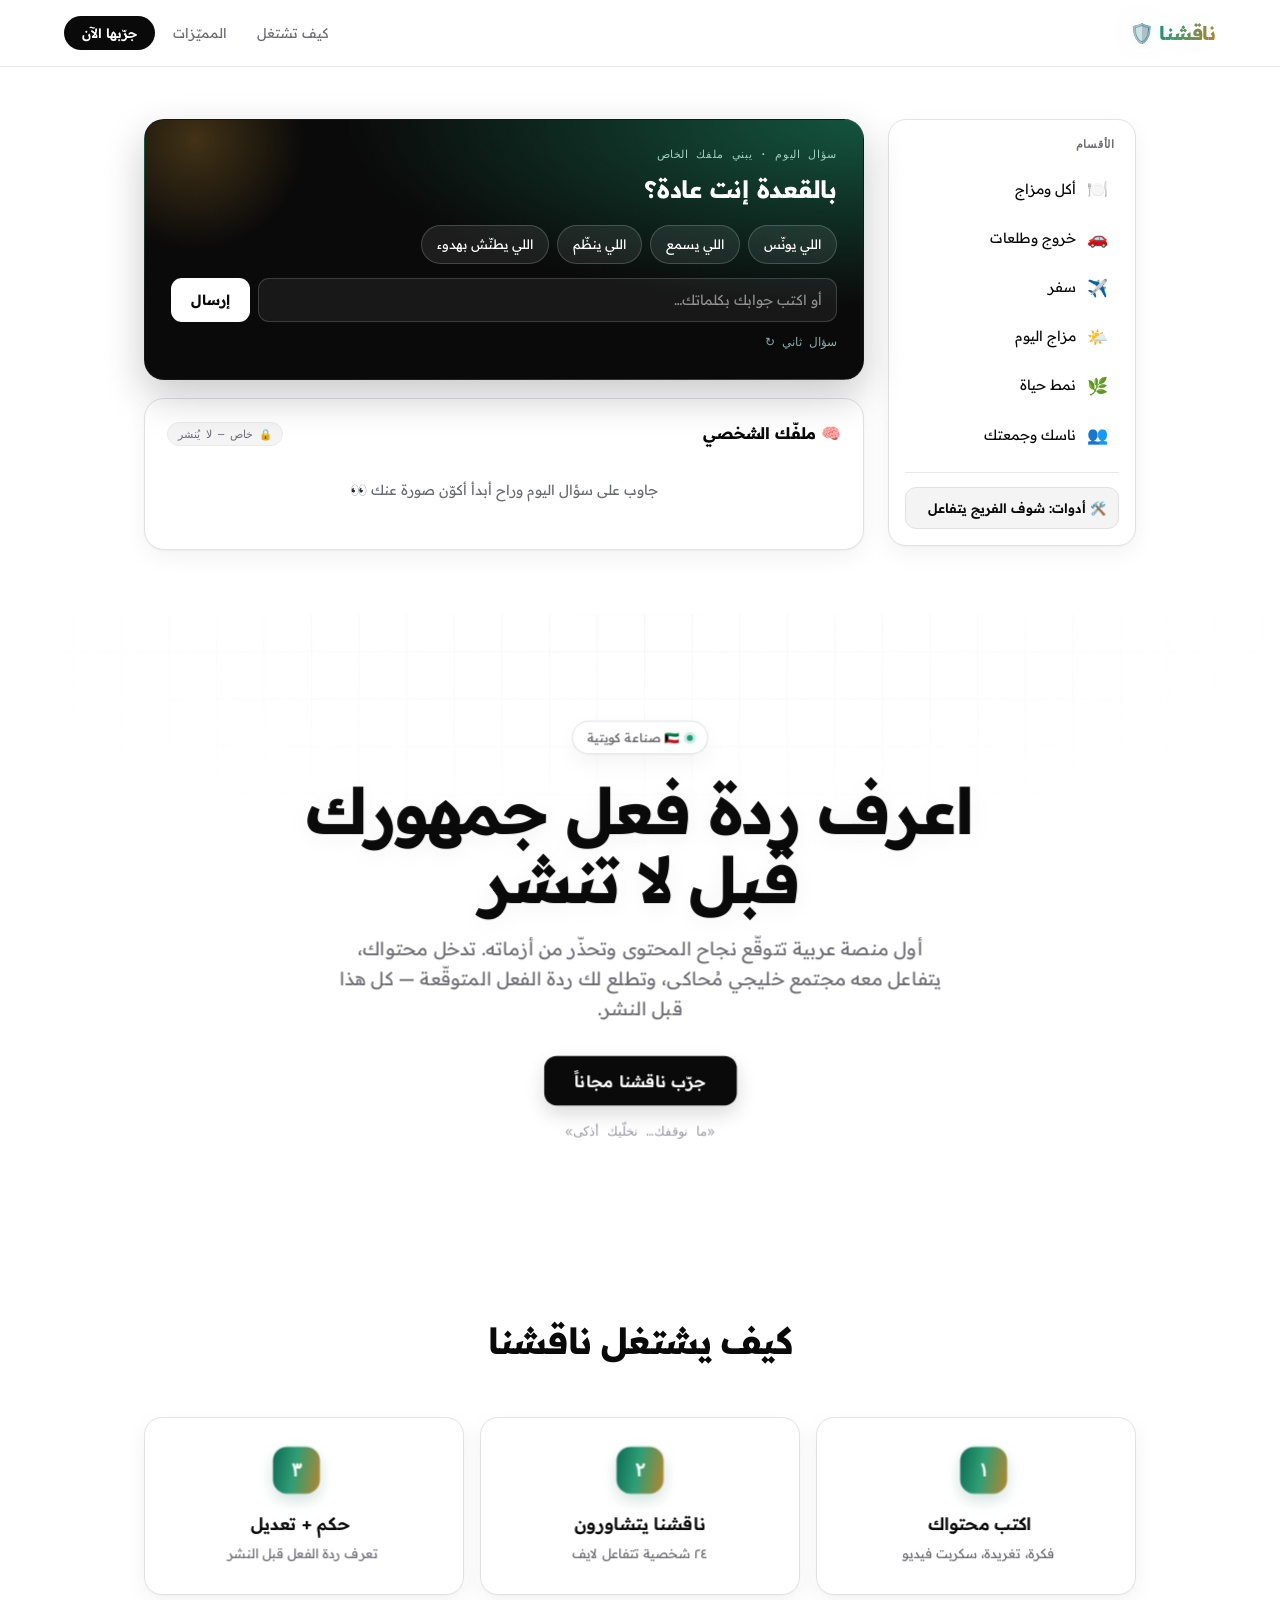
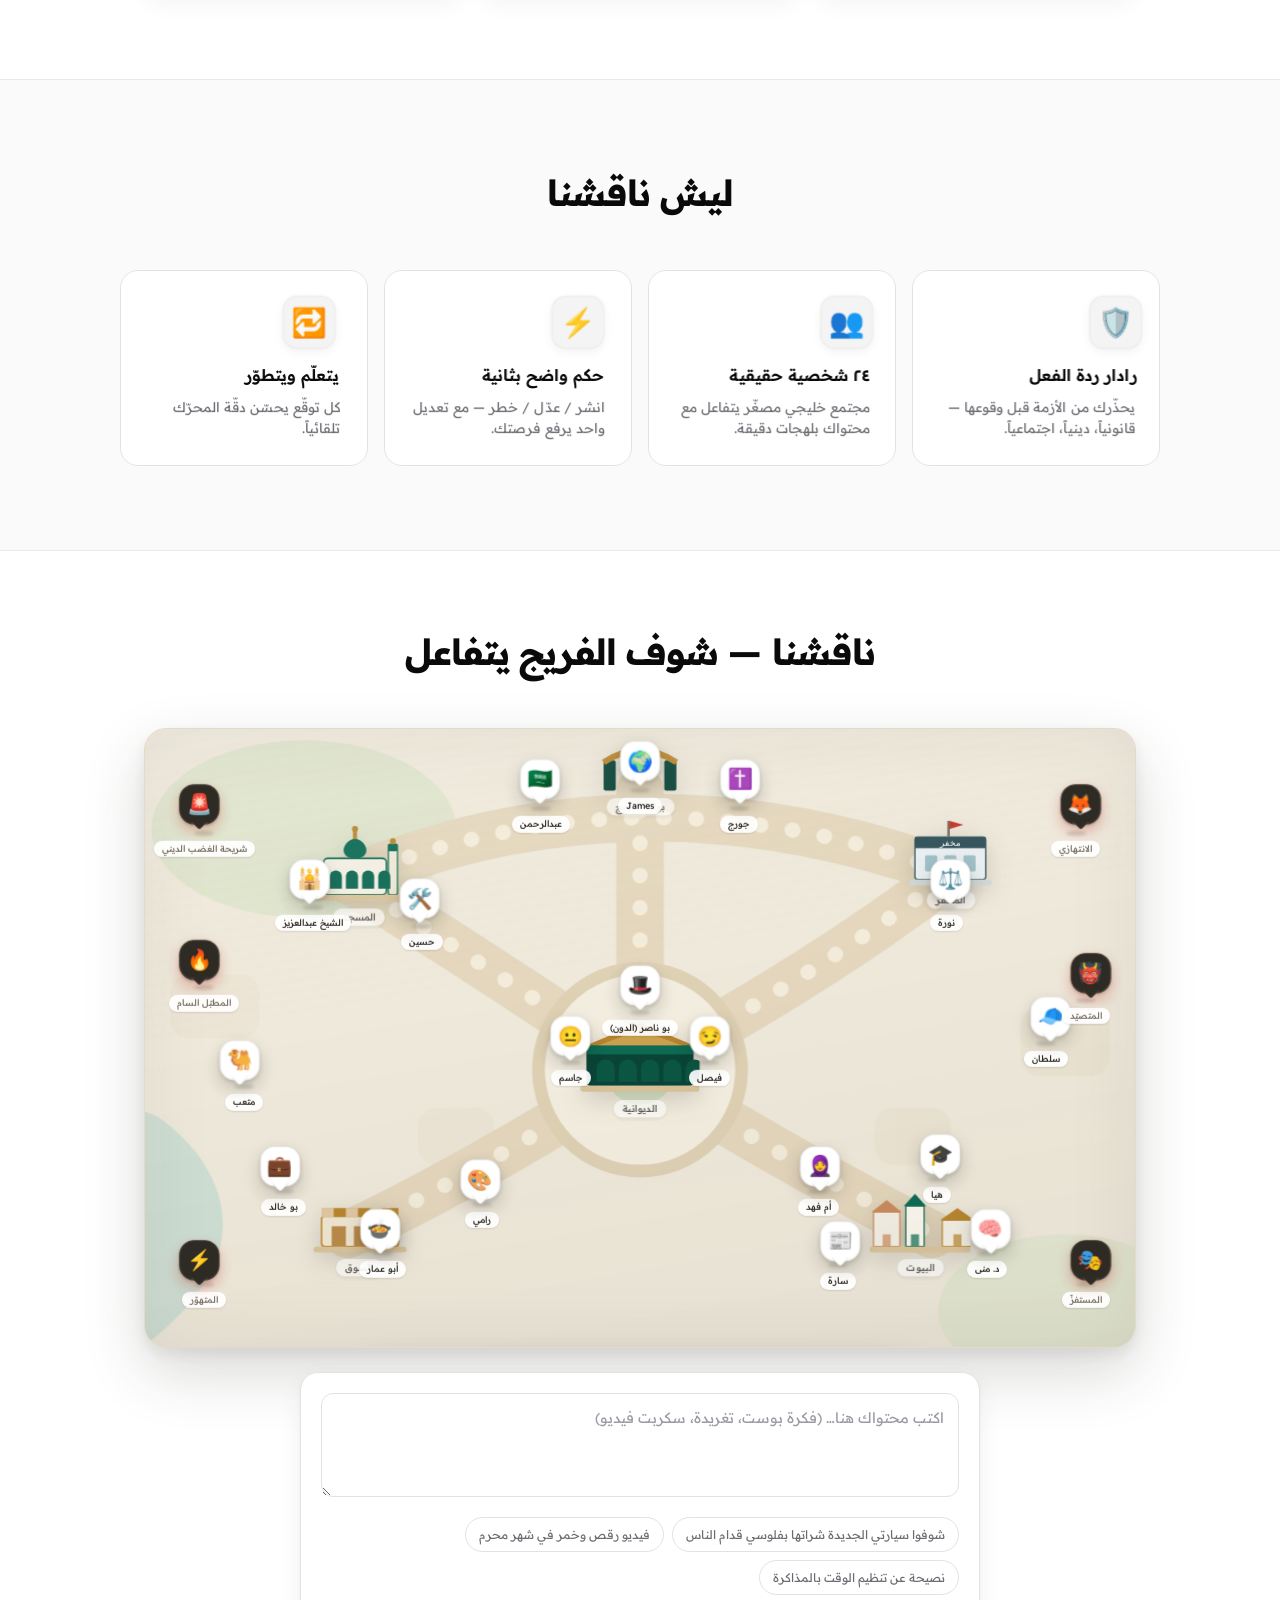
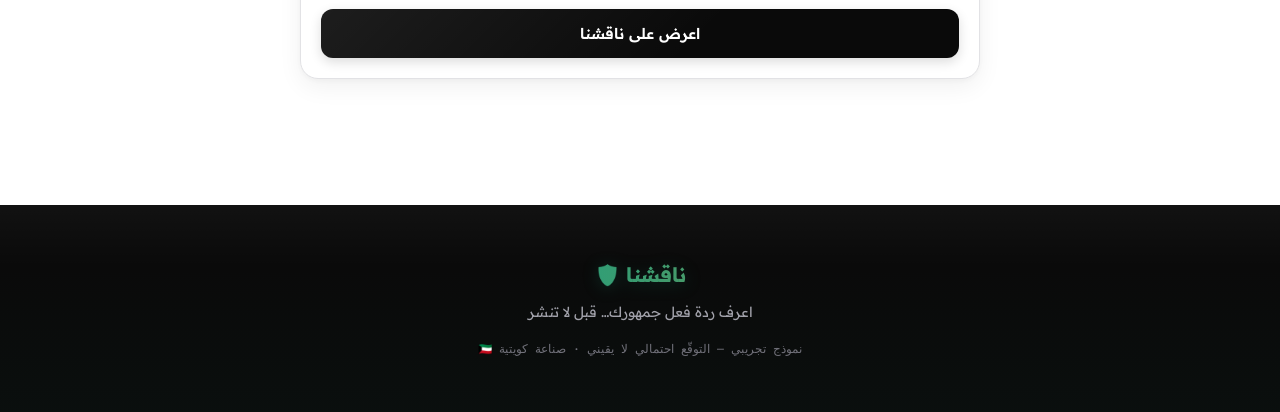
==== commit 638a61dc: "Harden 3D for mobile + reduced-motion accessibility - Flatten all 3D transforms (perspective/transla" ====
--- a/diwaniya/index.html
+++ b/diwaniya/index.html
@@ -217,10 +217,32 @@
   .dw-footer-tag{font-size:14px;color:#A1A1AA;margin-bottom:16px;position:relative;}
   .dw-footer-note{font-size:11.5px;color:#71717A;font-family:var(--mono);position:relative;}
 
-  /* موبايل */
+  /* موبايل — نسطّح الـ3D (ما فيه hover، ونتجنّب jank الإعادة الرسم) */
   @media(max-width:600px){
     .dw-nav{gap:2px;}
     .dw-navlink{display:none;}
+    /* إلغاء العمق ثلاثي الأبعاد على الشاشات الصغيرة: المحتوى يرجع مسطّحاً ومقروءاً */
+    .dw-hero{perspective:none;}
+    .dw-hero::before,.dw-hero::after,.dw-hero-badge,.dw-hero-title,.dw-hero-sub,
+    .dw-cta-lg,.dw-hero-note{transform:none;}
+    .dw-steps,.dw-features{perspective:none;}
+    .dw-step,.dw-feature,.dw-step-num,.dw-step-title,.dw-step-desc,
+    .dw-feature-icon,.dw-feature-title,.dw-feature-desc,
+    .dw-verdict-v,.dw-verdict-r{transform:none;}
+    /* لمسة لطيفة بدل الـtilt: رفع بسيط عند اللمس */
+    .dw-step:active,.dw-feature:active{transform:translateY(-2px);}
+  }
+
+  /* احترام تفضيل تقليل الحركة (إتاحة) — نوقف كل الأنميشن والـ3D */
+  @media(prefers-reduced-motion:reduce){
+    *,*::before,*::after{
+      animation-duration:.001ms!important;animation-iteration-count:1!important;
+      transition-duration:.001ms!important;scroll-behavior:auto!important;
+    }
+    .dw-hero,.dw-hero::before,.dw-hero::after,.dw-hero-badge,.dw-hero-title,
+    .dw-hero-sub,.dw-cta-lg,.dw-hero-note,.dw-step,.dw-feature,.dw-step-num,
+    .dw-step-title,.dw-step-desc,.dw-feature-icon,.dw-feature-title,
+    .dw-feature-desc,.dw-verdict-v,.dw-verdict-r{transform:none!important;perspective:none!important;}
   }
 </style>
 </head>
--- a/diwaniya/freej.css
+++ b/diwaniya/freej.css
@@ -180,13 +180,25 @@
 .fj-hud-split{ display:flex; height:8px; border-radius:5px; overflow:hidden; margin-top:5px; border:1px solid var(--fj-line); }
 .fj-hud-split i{ display:block; height:100%; }
 
-/* ===== موبايل ===== */
+/* ===== موبايل — نسطّح عمق المشهد (أداء + ما فيه hover) ===== */
 @media(max-width:600px){
-  .fj-scene{ aspect-ratio:9/12; max-height:none; }
+  .fj-scene{ aspect-ratio:9/12; max-height:none; perspective:none; }
+  .fj-scene:hover{ transform:none; }       /* لا ميلان على اللمس */
+  .fj-basemap{ transform:none; }
   .fj-ava{ width:40px; }
-  .fj-tok{ width:32px; height:32px; font-size:16px; }
+  .fj-tok{ width:32px; height:32px; font-size:16px; transform:none; }
   .fj-name{ font-size:8px; }
   .fj-bubble{ width:130px; font-size:10px; }
   .fj-face{ font-size:18px; top:-16px; }
+  .fj-building{ transform:translate(-50%,-50%); }
   .fj-building svg{ transform:scale(.82); }
 }
+
+/* ===== احترام تقليل الحركة (إتاحة) ===== */
+@media(prefers-reduced-motion:reduce){
+  .fj-ava-inner{ animation:none; }
+  .fj-scene{ perspective:none; }
+  .fj-scene:hover{ transform:none; }
+  .fj-tok,.fj-basemap{ transform:none; }
+  .fj-toast .fj-dot{ animation:none; }
+}
